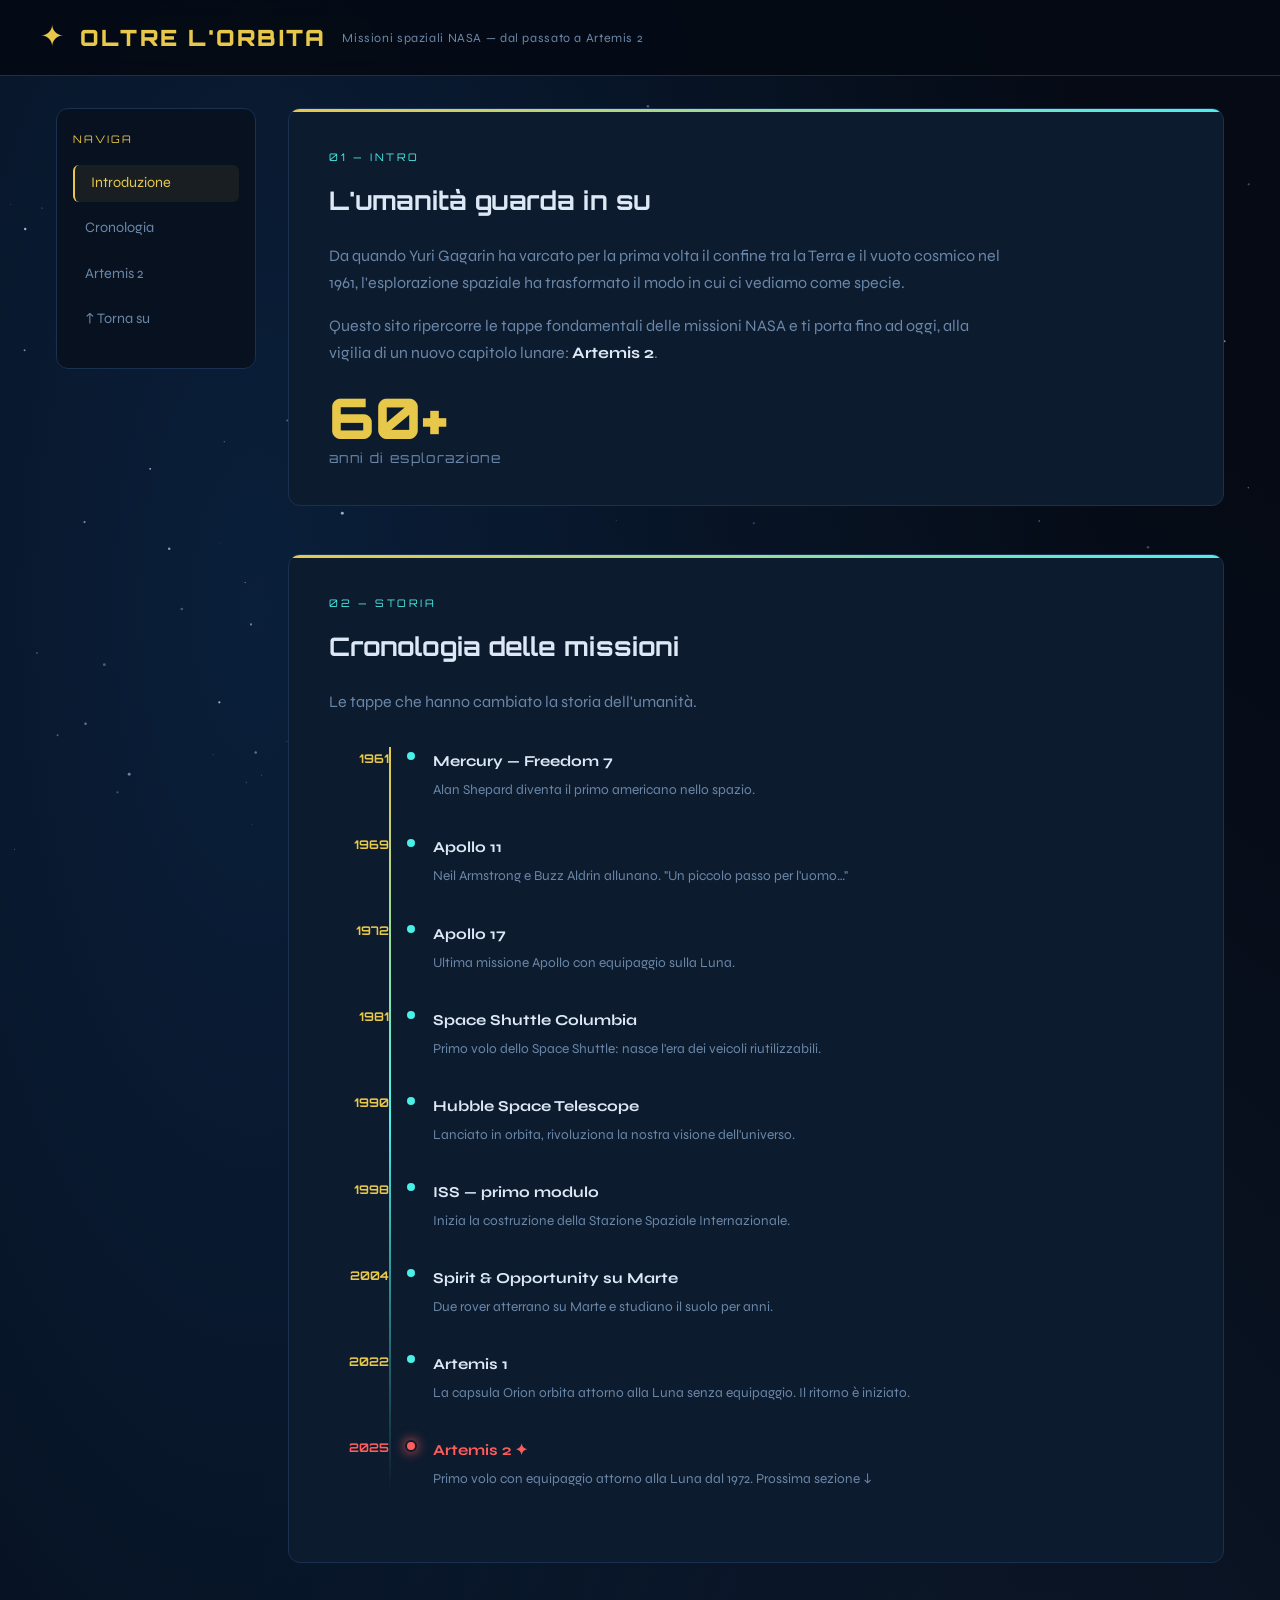
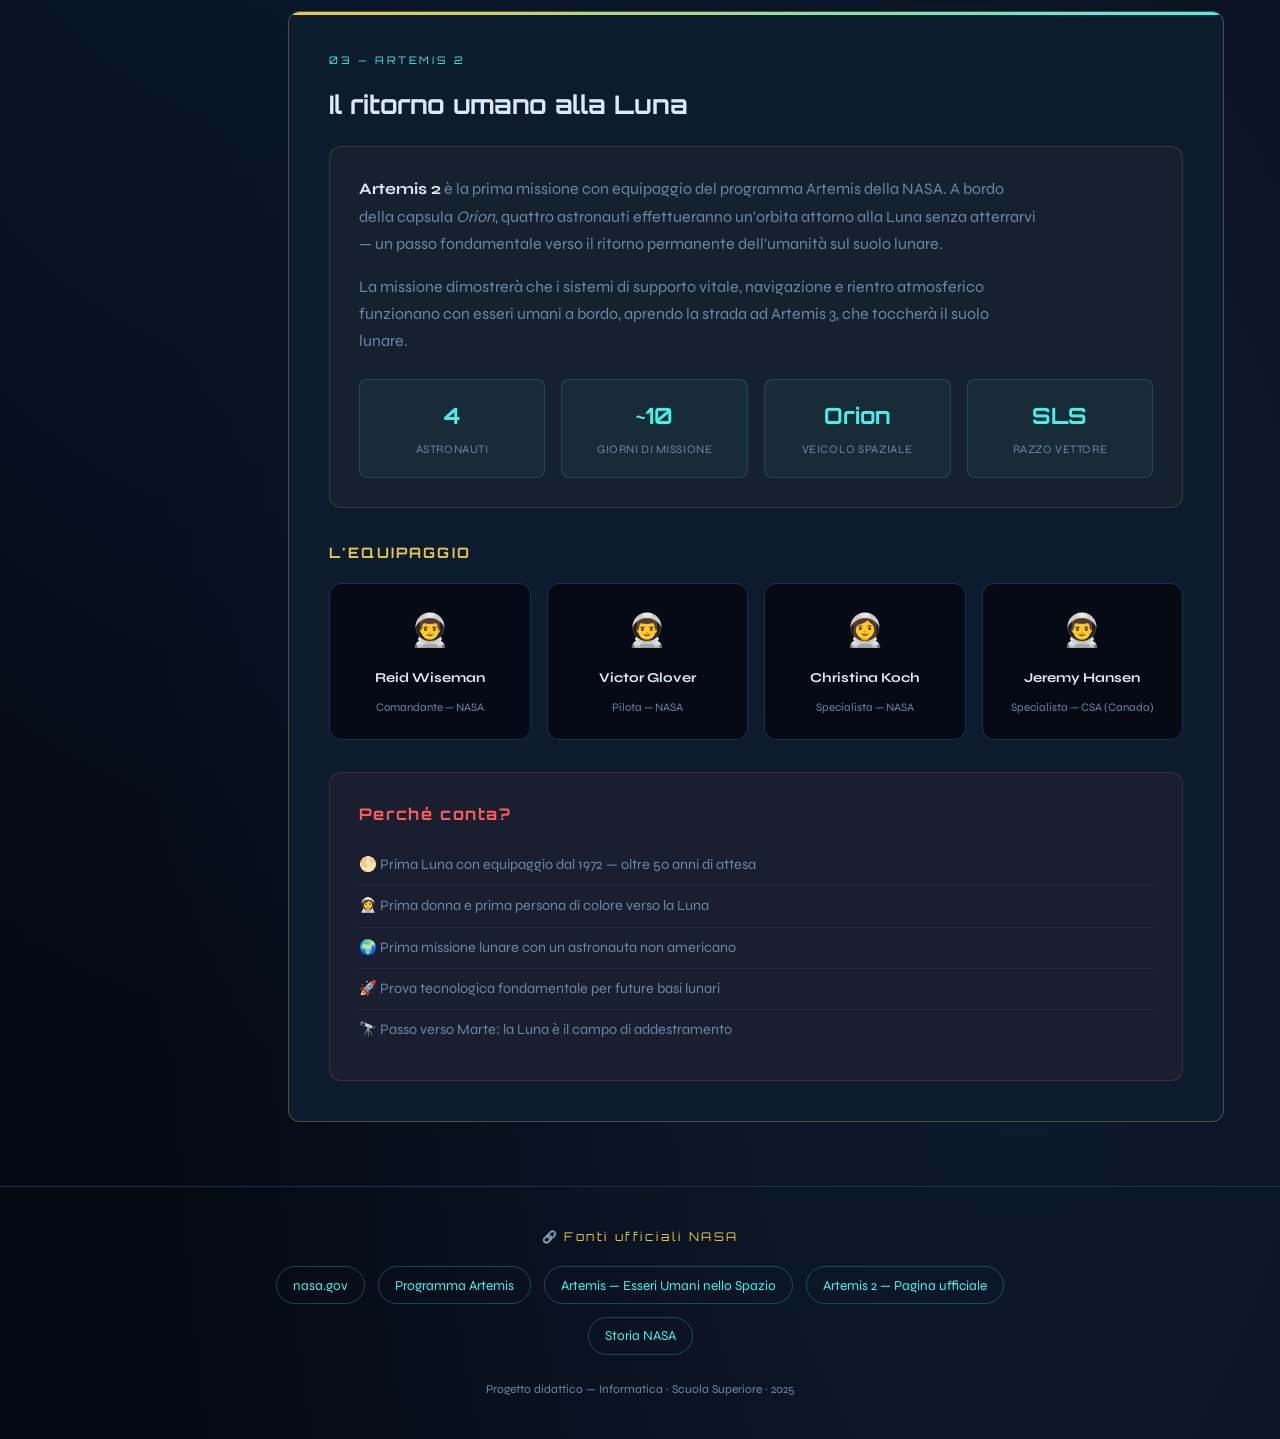
==== index.html @ 81c9f825 "Add files via upload" ====
<!DOCTYPE html>
<html lang="it">
<head>
  <meta charset="UTF-8" />
  <meta name="viewport" content="width=device-width, initial-scale=1.0" />
  <title>Oltre l'Orbita — Missioni Spaziali NASA</title>

  <!-- Collegamento al foglio di stile esterno -->
  <link rel="stylesheet" href="stile.css" />

  <!-- Font Google: Orbitron per i titoli, Syne per il corpo -->
  <link href="https://fonts.googleapis.com/css2?family=Orbitron:wght@400;700;900&family=Syne:wght@400;600;800&display=swap" rel="stylesheet" />
</head>

<body>

  <!-- ===== HEADER: barra in cima con nome del sito ===== -->
  <header id="cima">
    <div class="header-interno">
      <span class="logo-simbolo">✦</span>
      <h1 class="titolo-sito">Oltre l'Orbita</h1>
      <p class="sottotitolo-sito">Missioni spaziali NASA — dal passato a Artemis 2</p>
    </div>
  </header>

  <!-- ===== LAYOUT PRINCIPALE: agenda laterale + contenuto ===== -->
  <div class="contenitore">

    <!-- AGENDA LATERALE: navigazione ancorata alle sezioni -->
    <nav id="agenda">
      <p class="agenda-titolo">NAVIGA</p>
      <ul>
        <li><a href="#intro">Introduzione</a></li>
        <li><a href="#cronologia">Cronologia</a></li>
        <li><a href="#artemis">Artemis 2</a></li>
        <li><a href="#cima">↑ Torna su</a></li>
      </ul>
    </nav>

    <!-- MAIN: contenuto principale con scroll orizzontale a scorrimento -->
    <main id="scorrevole">

      <!-- ===== SEZIONE 1: Introduzione ===== -->
      <section id="intro" class="scheda">
        <div class="scheda-etichetta">01 — INTRO</div>
        <h2>L'umanità guarda in su</h2>
        <p>
          Da quando Yuri Gagarin ha varcato per la prima volta il confine
          tra la Terra e il vuoto cosmico nel 1961, l'esplorazione spaziale
          ha trasformato il modo in cui ci vediamo come specie.
        </p>
        <p>
          Questo sito ripercorre le tappe fondamentali delle missioni NASA
          e ti porta fino ad oggi, alla vigilia di un nuovo capitolo lunare:
          <strong>Artemis 2</strong>.
        </p>
        <div class="cifra-grande">60+<span>anni di esplorazione</span></div>
      </section>

      <!-- ===== SEZIONE 2: Cronologia missioni NASA ===== -->
      <section id="cronologia" class="scheda">
        <div class="scheda-etichetta">02 — STORIA</div>
        <h2>Cronologia delle missioni</h2>
        <p class="intro-sezione">Le tappe che hanno cambiato la storia dell'umanità.</p>

        <!-- Linea del tempo verticale -->
        <div id="linea-tempo">

          <div class="evento">
            <div class="anno">1961</div>
            <div class="punto"></div>
            <div class="dettaglio">
              <strong>Mercury — Freedom 7</strong>
              <p>Alan Shepard diventa il primo americano nello spazio.</p>
            </div>
          </div>

          <div class="evento">
            <div class="anno">1969</div>
            <div class="punto"></div>
            <div class="dettaglio">
              <strong>Apollo 11</strong>
              <p>Neil Armstrong e Buzz Aldrin allunano. "Un piccolo passo per l'uomo…"</p>
            </div>
          </div>

          <div class="evento">
            <div class="anno">1972</div>
            <div class="punto"></div>
            <div class="dettaglio">
              <strong>Apollo 17</strong>
              <p>Ultima missione Apollo con equipaggio sulla Luna.</p>
            </div>
          </div>

          <div class="evento">
            <div class="anno">1981</div>
            <div class="punto"></div>
            <div class="dettaglio">
              <strong>Space Shuttle Columbia</strong>
              <p>Primo volo dello Space Shuttle: nasce l'era dei veicoli riutilizzabili.</p>
            </div>
          </div>

          <div class="evento">
            <div class="anno">1990</div>
            <div class="punto"></div>
            <div class="dettaglio">
              <strong>Hubble Space Telescope</strong>
              <p>Lanciato in orbita, rivoluziona la nostra visione dell'universo.</p>
            </div>
          </div>

          <div class="evento">
            <div class="anno">1998</div>
            <div class="punto"></div>
            <div class="dettaglio">
              <strong>ISS — primo modulo</strong>
              <p>Inizia la costruzione della Stazione Spaziale Internazionale.</p>
            </div>
          </div>

          <div class="evento">
            <div class="anno">2004</div>
            <div class="punto"></div>
            <div class="dettaglio">
              <strong>Spirit & Opportunity su Marte</strong>
              <p>Due rover atterrano su Marte e studiano il suolo per anni.</p>
            </div>
          </div>

          <div class="evento">
            <div class="anno">2022</div>
            <div class="punto"></div>
            <div class="dettaglio">
              <strong>Artemis 1</strong>
              <p>La capsula Orion orbita attorno alla Luna senza equipaggio. Il ritorno è iniziato.</p>
            </div>
          </div>

          <div class="evento evidenziato">
            <div class="anno">2025</div>
            <div class="punto"></div>
            <div class="dettaglio">
              <strong>Artemis 2 ✦</strong>
              <p>Primo volo con equipaggio attorno alla Luna dal 1972. Prossima sezione ↓</p>
            </div>
          </div>

        </div><!-- fine linea-tempo -->
      </section>

      <!-- ===== SEZIONE 3: Artemis 2 ===== -->
      <section id="artemis" class="scheda scheda-artemis">
        <div class="scheda-etichetta">03 — ARTEMIS 2</div>
        <h2>Il ritorno umano alla Luna</h2>

        <!-- Box missione principale -->
        <div class="artemis-box">
          <div class="artemis-testo">
            <p>
              <strong>Artemis 2</strong> è la prima missione con equipaggio del programma
              Artemis della NASA. A bordo della capsula <em>Orion</em>, quattro astronauti
              effettueranno un'orbita attorno alla Luna senza atterrarvi —
              un passo fondamentale verso il ritorno permanente dell'umanità sul suolo lunare.
            </p>
            <p>
              La missione dimostrerà che i sistemi di supporto vitale, navigazione e
              rientro atmosferico funzionano con esseri umani a bordo, aprendo la strada
              ad Artemis 3, che toccherà il suolo lunare.
            </p>
          </div>

          <!-- Schede dati tecnici -->
          <div class="dati-griglia">
            <div class="dato">
              <span class="dato-valore">4</span>
              <span class="dato-label">Astronauti</span>
            </div>
            <div class="dato">
              <span class="dato-valore">~10</span>
              <span class="dato-label">Giorni di missione</span>
            </div>
            <div class="dato">
              <span class="dato-valore">Orion</span>
              <span class="dato-label">Veicolo spaziale</span>
            </div>
            <div class="dato">
              <span class="dato-valore">SLS</span>
              <span class="dato-label">Razzo vettore</span>
            </div>
          </div>
        </div>

        <!-- Equipaggio -->
        <h3 class="titolo-equipaggio">L'equipaggio</h3>
        <div class="equipaggio-griglia">

          <div class="membro">
            <div class="membro-icona">👨‍🚀</div>
            <strong>Reid Wiseman</strong>
            <span>Comandante — NASA</span>
          </div>

          <div class="membro">
            <div class="membro-icona">👨‍🚀</div>
            <strong>Victor Glover</strong>
            <span>Pilota — NASA</span>
          </div>

          <div class="membro">
            <div class="membro-icona">👩‍🚀</div>
            <strong>Christina Koch</strong>
            <span>Specialista — NASA</span>
          </div>

          <div class="membro">
            <div class="membro-icona">👨‍🚀</div>
            <strong>Jeremy Hansen</strong>
            <span>Specialista — CSA (Canada)</span>
          </div>

        </div>

        <!-- Perché è importante -->
        <div class="importanza-box">
          <h3>Perché conta?</h3>
          <ul>
            <li>🌕 Prima Luna con equipaggio dal 1972 — oltre 50 anni di attesa</li>
            <li>👩‍🚀 Prima donna e prima persona di colore verso la Luna</li>
            <li>🌍 Prima missione lunare con un astronauta non americano</li>
            <li>🚀 Prova tecnologica fondamentale per future basi lunari</li>
            <li>🔭 Passo verso Marte: la Luna è il campo di addestramento</li>
          </ul>
        </div>

      </section><!-- fine artemis -->

    </main><!-- fine main -->
  </div><!-- fine contenitore -->

  <!-- ===== FOOTER: link ufficiali NASA ===== -->
  <footer>
    <div class="footer-interno">
      <p class="footer-titolo">🔗 Fonti ufficiali NASA</p>
      <div class="footer-link">
        <a href="https://www.nasa.gov" target="_blank" rel="noopener">nasa.gov</a>
        <a href="https://www.nasa.gov/artemis" target="_blank" rel="noopener">Programma Artemis</a>
        <a href="https://www.nasa.gov/humans-in-space/artemis/" target="_blank" rel="noopener">Artemis — Esseri Umani nello Spazio</a>
        <a href="https://www.nasa.gov/mission/artemis-ii/" target="_blank" rel="noopener">Artemis 2 — Pagina ufficiale</a>
        <a href="https://www.nasa.gov/history/" target="_blank" rel="noopener">Storia NASA</a>
      </div>
      <p class="footer-copy">Progetto didattico — Informatica · Scuola Superiore · 2025</p>
    </div>
  </footer>

  <!-- Collegamento allo script JS esterno -->
  <script src="script.js"></script>

</body>
</html>
---- stile.css ----
/* =============================================
   stile.css — Foglio di stile principale
   Sito: Oltre l'Orbita — Missioni NASA
   Progetto didattico — Informatica
   ============================================= */

/* ---------- VARIABILI GLOBALI (colori, font) ---------- */
:root {
  --sfondo:        #050a14;       /* blu notte profondo */
  --sfondo-card:   #0d1b2e;       /* blu card */
  --sfondo-agenda: #08111f;       /* blu agenda */
  --accento:       #e8c84a;       /* giallo stella */
  --accento2:      #4af0e8;       /* ciano spazio */
  --testo:         #dce8f5;       /* bianco freddo */
  --testo-muto:    #6a87a8;       /* grigio-blu */
  --bordo:         #1a3050;       /* bordo sottile */
  --rosso:         #ff5c5c;       /* accento caldo */

  --font-titolo: 'Orbitron', monospace;
  --font-corpo:  'Syne', sans-serif;

  --raggio:   12px;
  --agenda-w: 200px;  /* larghezza agenda laterale */
}

/* ---------- RESET BASE ---------- */
*, *::before, *::after {
  box-sizing: border-box;
  margin: 0;
  padding: 0;
}

html {
  /* scorrimento fluido quando si clicca un anchor */
  scroll-behavior: smooth;
}

body {
  background-color: var(--sfondo);
  color: var(--testo);
  font-family: var(--font-corpo);
  font-size: 1rem;
  line-height: 1.7;
  min-height: 100vh;

  /* sfondo stellato tramite gradiente radiale */
  background-image:
    radial-gradient(ellipse at 20% 20%, #0a1f3a 0%, transparent 60%),
    radial-gradient(ellipse at 80% 80%, #0e1c30 0%, transparent 60%);
}

/* ---------- HEADER ---------- */
header {
  position: sticky;   /* rimane in cima durante lo scroll */
  top: 0;
  z-index: 100;
  background: rgba(5, 10, 20, 0.92);
  border-bottom: 1px solid var(--bordo);
  backdrop-filter: blur(8px);  /* effetto vetro smerigliato */
  padding: 0.8rem 2rem;
}

.header-interno {
  display: flex;
  align-items: center;
  gap: 1rem;
  max-width: 1200px;
  margin: 0 auto;
}

.logo-simbolo {
  font-size: 1.8rem;
  color: var(--accento);
  animation: rotazione 8s linear infinite; /* animazione JS-less */
}

.titolo-sito {
  font-family: var(--font-titolo);
  font-size: 1.4rem;
  font-weight: 900;
  color: var(--accento);
  letter-spacing: 0.1em;
  text-transform: uppercase;
}

.sottotitolo-sito {
  font-size: 0.78rem;
  color: var(--testo-muto);
  letter-spacing: 0.05em;
}

/* ---------- CONTENITORE: agenda + main affiancati ---------- */
.contenitore {
  display: flex;
  max-width: 1200px;
  margin: 0 auto;
  padding: 2rem 1rem;
  gap: 2rem;
  align-items: flex-start; /* la main scorre, l'agenda resta */
}

/* ---------- AGENDA LATERALE ---------- */
#agenda {
  position: sticky;        /* si blocca durante lo scroll */
  top: 80px;               /* sotto l'header */
  width: var(--agenda-w);
  flex-shrink: 0;          /* non si restringe */
  background: var(--sfondo-agenda);
  border: 1px solid var(--bordo);
  border-radius: var(--raggio);
  padding: 1.4rem 1rem;
}

.agenda-titolo {
  font-family: var(--font-titolo);
  font-size: 0.65rem;
  letter-spacing: 0.2em;
  color: var(--accento);
  margin-bottom: 1rem;
}

#agenda ul {
  list-style: none;        /* rimuove i pallini della lista */
}

#agenda ul li {
  margin-bottom: 0.5rem;
}

#agenda ul li a {
  display: block;
  color: var(--testo-muto);
  text-decoration: none;
  font-size: 0.9rem;
  padding: 0.4rem 0.6rem;
  border-radius: 6px;
  border-left: 2px solid transparent;
  transition: all 0.25s ease;  /* transizione morbida */
}

/* stato hover: evidenzia il link */
#agenda ul li a:hover,
#agenda ul li a.attivo {
  color: var(--accento);
  border-left-color: var(--accento);
  background: rgba(232, 200, 74, 0.07);
  padding-left: 1rem;
}

/* ---------- MAIN: area contenuto principale ---------- */
#scorrevole {
  flex: 1;                  /* occupa tutto lo spazio rimasto */
  display: flex;
  flex-direction: column;
  gap: 3rem;
}

/* ---------- SEZIONI (schede) ---------- */
.scheda {
  background: var(--sfondo-card);
  border: 1px solid var(--bordo);
  border-radius: var(--raggio);
  padding: 2.5rem;
  position: relative;
  overflow: hidden;

  /* animazione di entrata — gestita in script.js */
  opacity: 0;
  transform: translateY(30px);
  transition: opacity 0.6s ease, transform 0.6s ease;
}

/* classe aggiunta da JS quando la scheda è visibile */
.scheda.visibile {
  opacity: 1;
  transform: translateY(0);
}

/* riga colorata in cima a ogni scheda */
.scheda::before {
  content: '';
  position: absolute;
  top: 0; left: 0; right: 0;
  height: 3px;
  background: linear-gradient(90deg, var(--accento), var(--accento2));
}

/* etichetta numerica della sezione */
.scheda-etichetta {
  font-family: var(--font-titolo);
  font-size: 0.65rem;
  letter-spacing: 0.25em;
  color: var(--accento2);
  margin-bottom: 0.8rem;
}

/* titoli delle sezioni */
.scheda h2 {
  font-family: var(--font-titolo);
  font-size: 1.6rem;
  font-weight: 700;
  color: var(--testo);
  margin-bottom: 1.2rem;
}

.scheda p {
  color: var(--testo-muto);
  margin-bottom: 1rem;
  max-width: 680px;
}

.scheda strong {
  color: var(--testo);
}

/* numero grande nella sezione intro */
.cifra-grande {
  font-family: var(--font-titolo);
  font-size: 3.5rem;
  font-weight: 900;
  color: var(--accento);
  margin-top: 1.5rem;
  line-height: 1;
}

.cifra-grande span {
  display: block;
  font-size: 0.85rem;
  color: var(--testo-muto);
  letter-spacing: 0.1em;
  font-weight: 400;
  margin-top: 0.3rem;
}

/* ---------- LINEA DEL TEMPO ---------- */
#linea-tempo {
  position: relative;
  margin-top: 2rem;
  padding-left: 1rem;
}

/* la linea verticale */
#linea-tempo::before {
  content: '';
  position: absolute;
  left: 60px;             /* allineata agli anni */
  top: 0;
  bottom: 0;
  width: 2px;
  background: linear-gradient(180deg, var(--accento), var(--accento2), transparent);
}

/* singolo evento nella linea del tempo */
.evento {
  display: flex;
  align-items: flex-start;
  gap: 1rem;
  margin-bottom: 2rem;
  position: relative;
}

/* anno sulla sinistra */
.anno {
  font-family: var(--font-titolo);
  font-size: 0.75rem;
  font-weight: 700;
  color: var(--accento);
  width: 44px;
  flex-shrink: 0;
  padding-top: 0.1rem;
  text-align: right;
}

/* pallino sulla linea */
.punto {
  width: 12px;
  height: 12px;
  border-radius: 50%;
  background: var(--accento2);
  border: 2px solid var(--sfondo-card);
  flex-shrink: 0;
  margin-top: 0.2rem;
  z-index: 1;
  transition: transform 0.2s ease;
}

.evento:hover .punto {
  transform: scale(1.5);
  background: var(--accento);
}

/* testo dell'evento */
.dettaglio strong {
  color: var(--testo);
  font-size: 0.95rem;
}

.dettaglio p {
  font-size: 0.85rem;
  color: var(--testo-muto);
  margin: 0.2rem 0 0 0;
}

/* evento speciale (Artemis 2) evidenziato */
.evento.evidenziato .anno {
  color: var(--rosso);
}

.evento.evidenziato .punto {
  background: var(--rosso);
  box-shadow: 0 0 12px var(--rosso);
}

.evento.evidenziato .dettaglio strong {
  color: var(--rosso);
}

/* ---------- SEZIONE ARTEMIS 2 ---------- */
.scheda-artemis {
  border-color: rgba(232, 200, 74, 0.3);  /* bordo dorato */
}

.artemis-box {
  background: rgba(232, 200, 74, 0.04);
  border: 1px solid rgba(232, 200, 74, 0.15);
  border-radius: var(--raggio);
  padding: 1.8rem;
  margin-bottom: 2rem;
}

.artemis-testo {
  margin-bottom: 1.5rem;
}

/* griglia dati tecnici 2x2 */
.dati-griglia {
  display: grid;
  grid-template-columns: repeat(4, 1fr);
  gap: 1rem;
  margin-top: 1rem;
}

.dato {
  text-align: center;
  padding: 1rem;
  background: rgba(74, 240, 232, 0.05);
  border: 1px solid rgba(74, 240, 232, 0.15);
  border-radius: 8px;
}

.dato-valore {
  display: block;
  font-family: var(--font-titolo);
  font-size: 1.4rem;
  font-weight: 700;
  color: var(--accento2);
}

.dato-label {
  font-size: 0.72rem;
  color: var(--testo-muto);
  letter-spacing: 0.05em;
  text-transform: uppercase;
}

/* titolo equipaggio */
.titolo-equipaggio {
  font-family: var(--font-titolo);
  font-size: 0.9rem;
  letter-spacing: 0.15em;
  color: var(--accento);
  margin-bottom: 1.2rem;
  text-transform: uppercase;
}

/* griglia 4 astronauti */
.equipaggio-griglia {
  display: grid;
  grid-template-columns: repeat(4, 1fr);
  gap: 1rem;
  margin-bottom: 2rem;
}

.membro {
  text-align: center;
  padding: 1.2rem 0.8rem;
  background: var(--sfondo);
  border: 1px solid var(--bordo);
  border-radius: var(--raggio);
  transition: border-color 0.25s ease, transform 0.25s ease;
}

.membro:hover {
  border-color: var(--accento);
  transform: translateY(-4px);
}

.membro-icona {
  font-size: 2rem;
  margin-bottom: 0.5rem;
}

.membro strong {
  display: block;
  font-size: 0.85rem;
  color: var(--testo);
  margin-bottom: 0.2rem;
}

.membro span {
  font-size: 0.72rem;
  color: var(--testo-muto);
}

/* box "perché conta" */
.importanza-box {
  background: rgba(255, 92, 92, 0.05);
  border: 1px solid rgba(255, 92, 92, 0.2);
  border-radius: var(--raggio);
  padding: 1.8rem;
}

.importanza-box h3 {
  font-family: var(--font-titolo);
  font-size: 1rem;
  color: var(--rosso);
  margin-bottom: 1rem;
  letter-spacing: 0.1em;
}

.importanza-box ul {
  list-style: none;
}

.importanza-box ul li {
  padding: 0.5rem 0;
  border-bottom: 1px solid rgba(255,255,255,0.05);
  font-size: 0.9rem;
  color: var(--testo-muto);
}

.importanza-box ul li:last-child {
  border-bottom: none;
}

/* ---------- FOOTER ---------- */
footer {
  border-top: 1px solid var(--bordo);
  padding: 2.5rem 2rem;
  text-align: center;
  margin-top: 2rem;
}

.footer-interno {
  max-width: 800px;
  margin: 0 auto;
}

.footer-titolo {
  font-family: var(--font-titolo);
  font-size: 0.75rem;
  letter-spacing: 0.2em;
  color: var(--accento);
  margin-bottom: 1.2rem;
}

/* contenitore link footer */
.footer-link {
  display: flex;
  flex-wrap: wrap;
  justify-content: center;
  gap: 0.8rem;
  margin-bottom: 1.5rem;
}

.footer-link a {
  color: var(--accento2);
  text-decoration: none;
  font-size: 0.85rem;
  padding: 0.4rem 1rem;
  border: 1px solid rgba(74, 240, 232, 0.25);
  border-radius: 20px;
  transition: all 0.25s ease;
}

.footer-link a:hover {
  background: rgba(74, 240, 232, 0.1);
  border-color: var(--accento2);
  color: #fff;
}

.footer-copy {
  font-size: 0.75rem;
  color: var(--testo-muto);
}

/* ---------- ANIMAZIONE STELLA ---------- */
@keyframes rotazione {
  from { transform: rotate(0deg);   }
  to   { transform: rotate(360deg); }
}

/* ---------- RESPONSIVO (schermi piccoli) ---------- */
@media (max-width: 768px) {

  /* agenda si nasconde su mobile */
  #agenda {
    display: none;
  }

  .dati-griglia,
  .equipaggio-griglia {
    grid-template-columns: repeat(2, 1fr);
  }

  .scheda {
    padding: 1.5rem;
  }

  .titolo-sito {
    font-size: 1rem;
  }
}
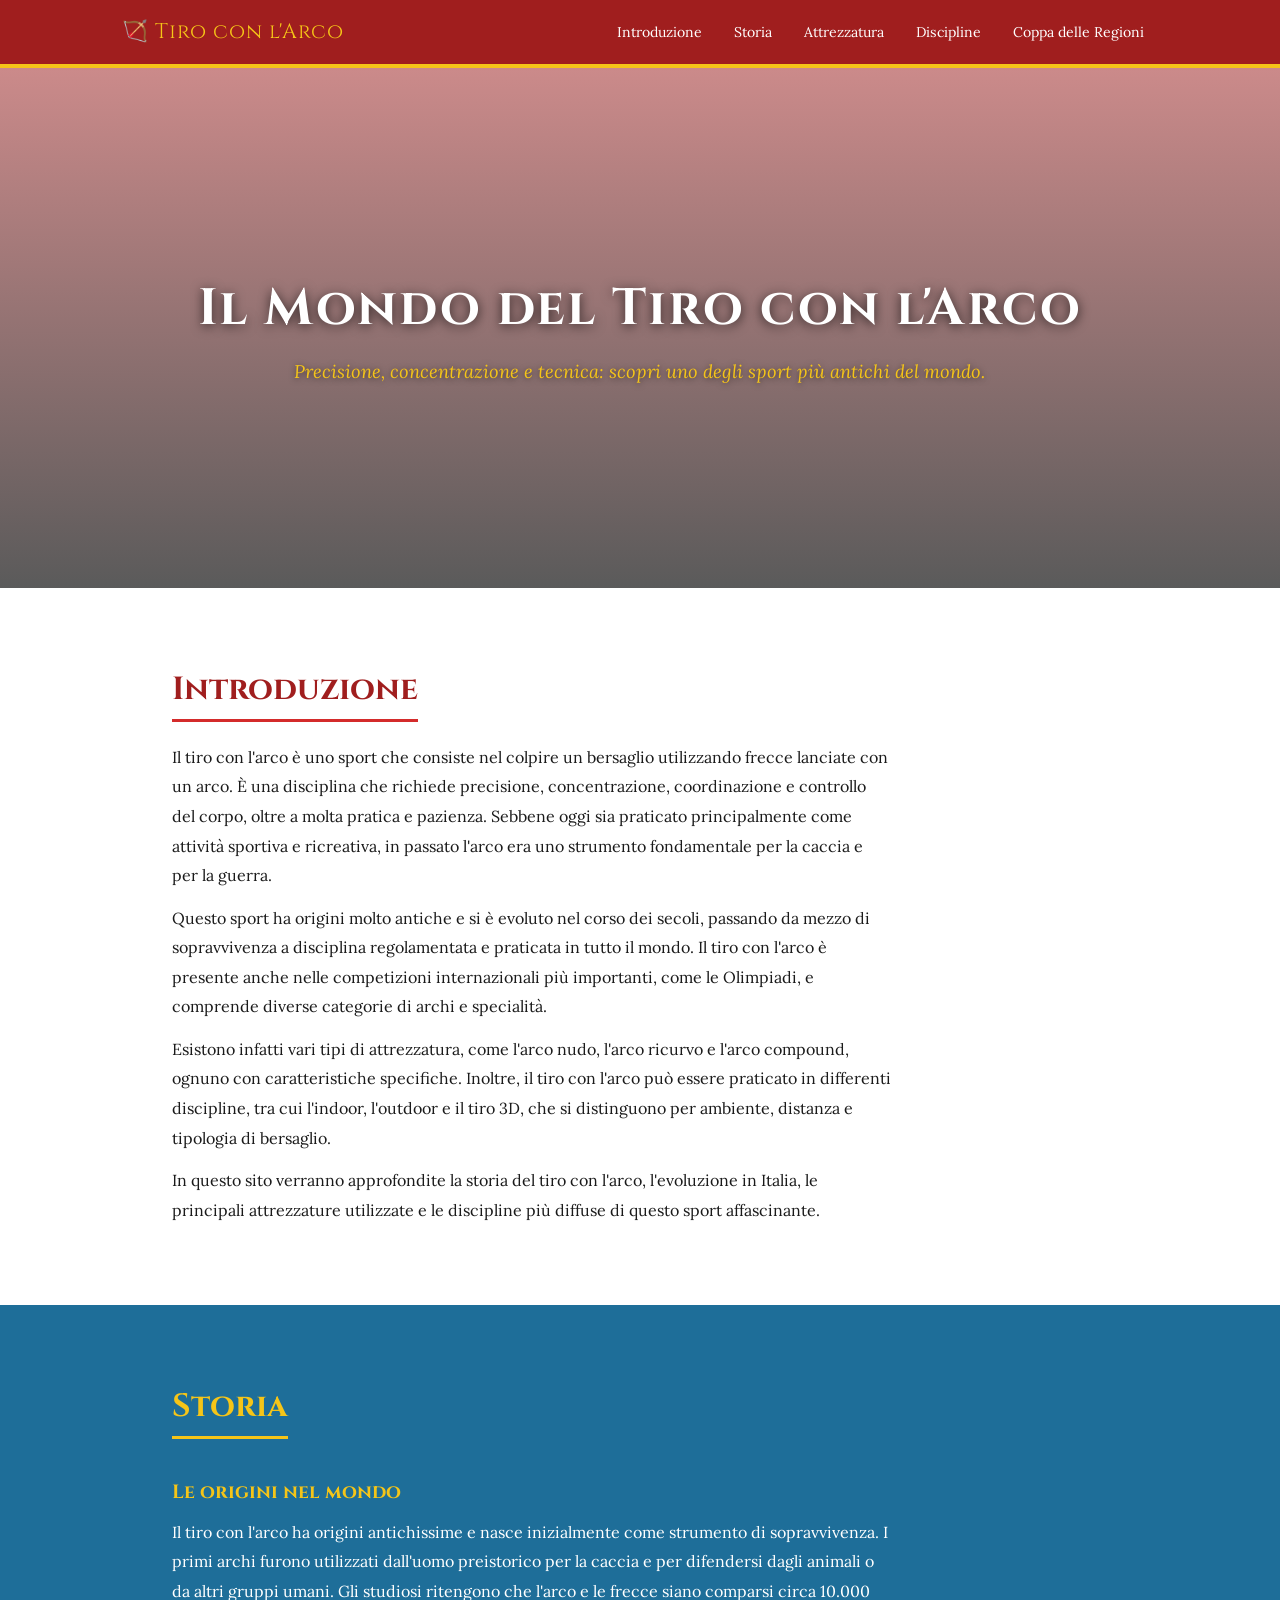
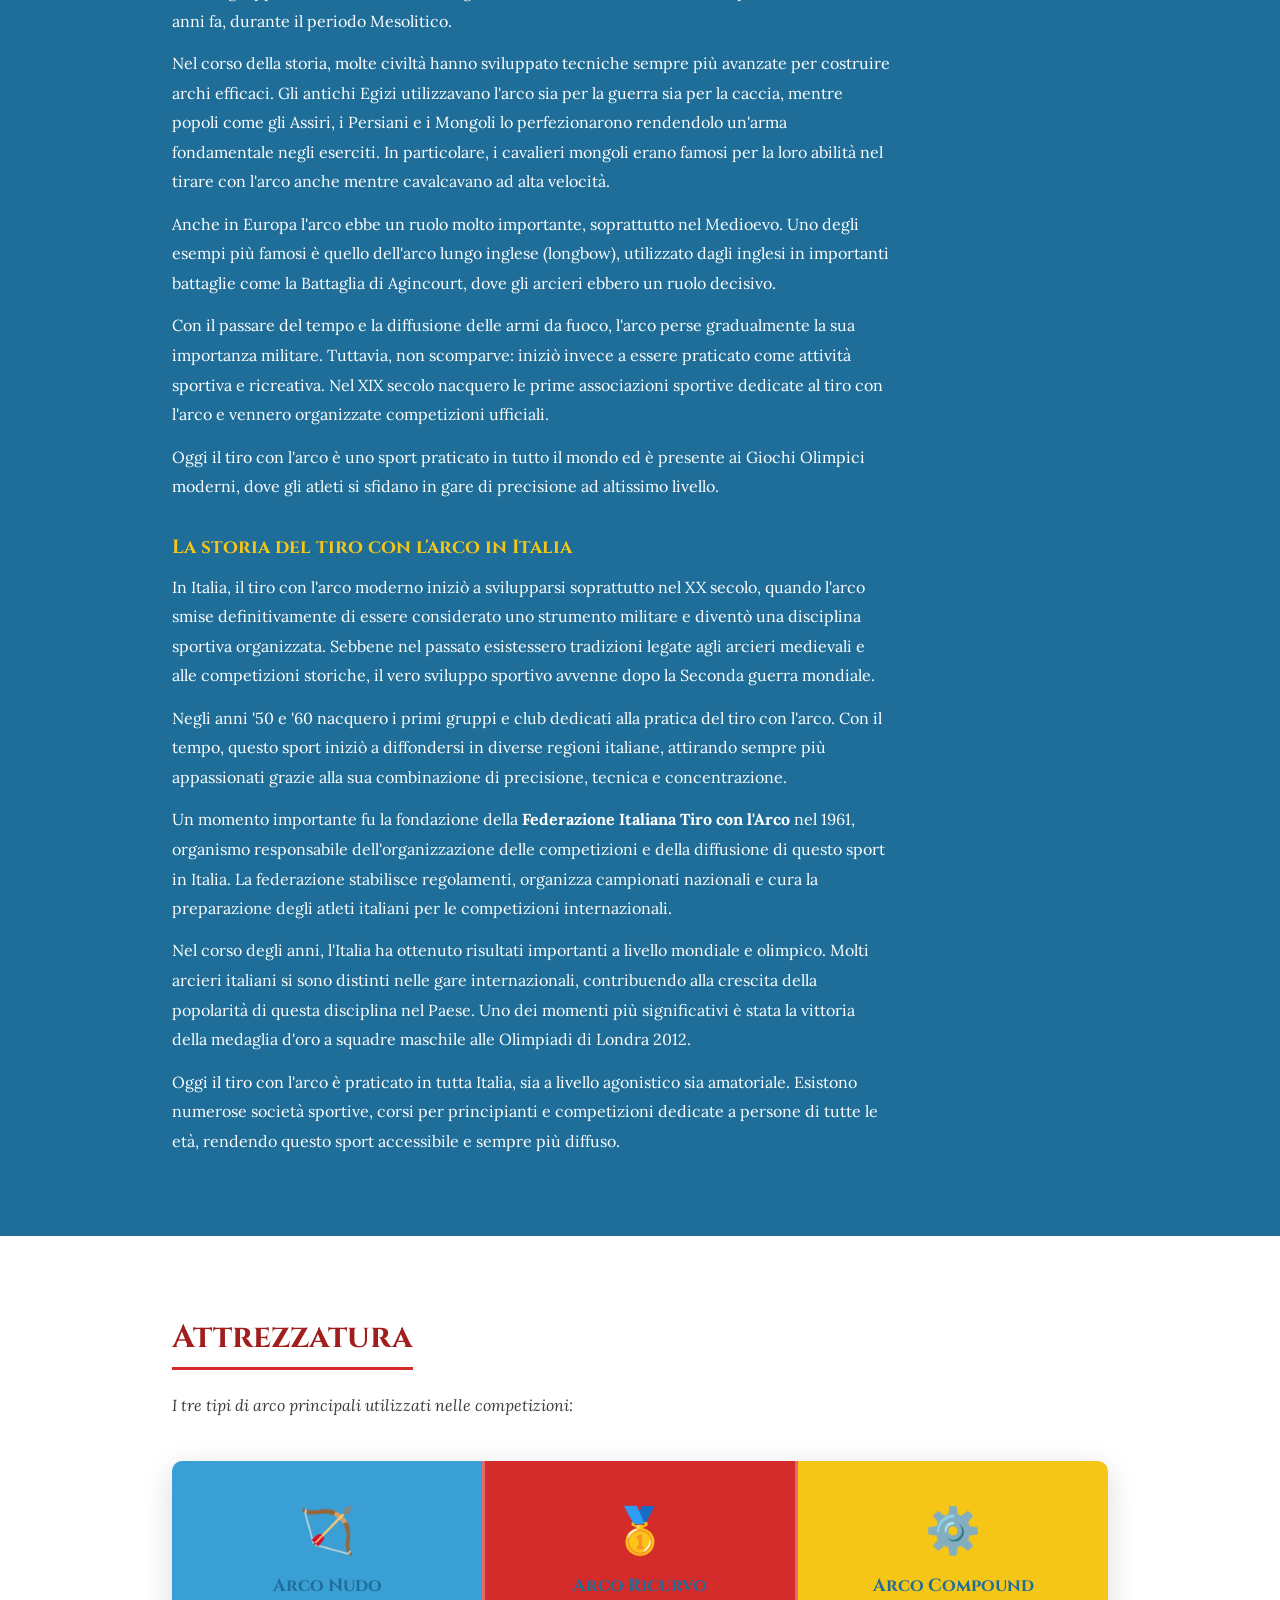
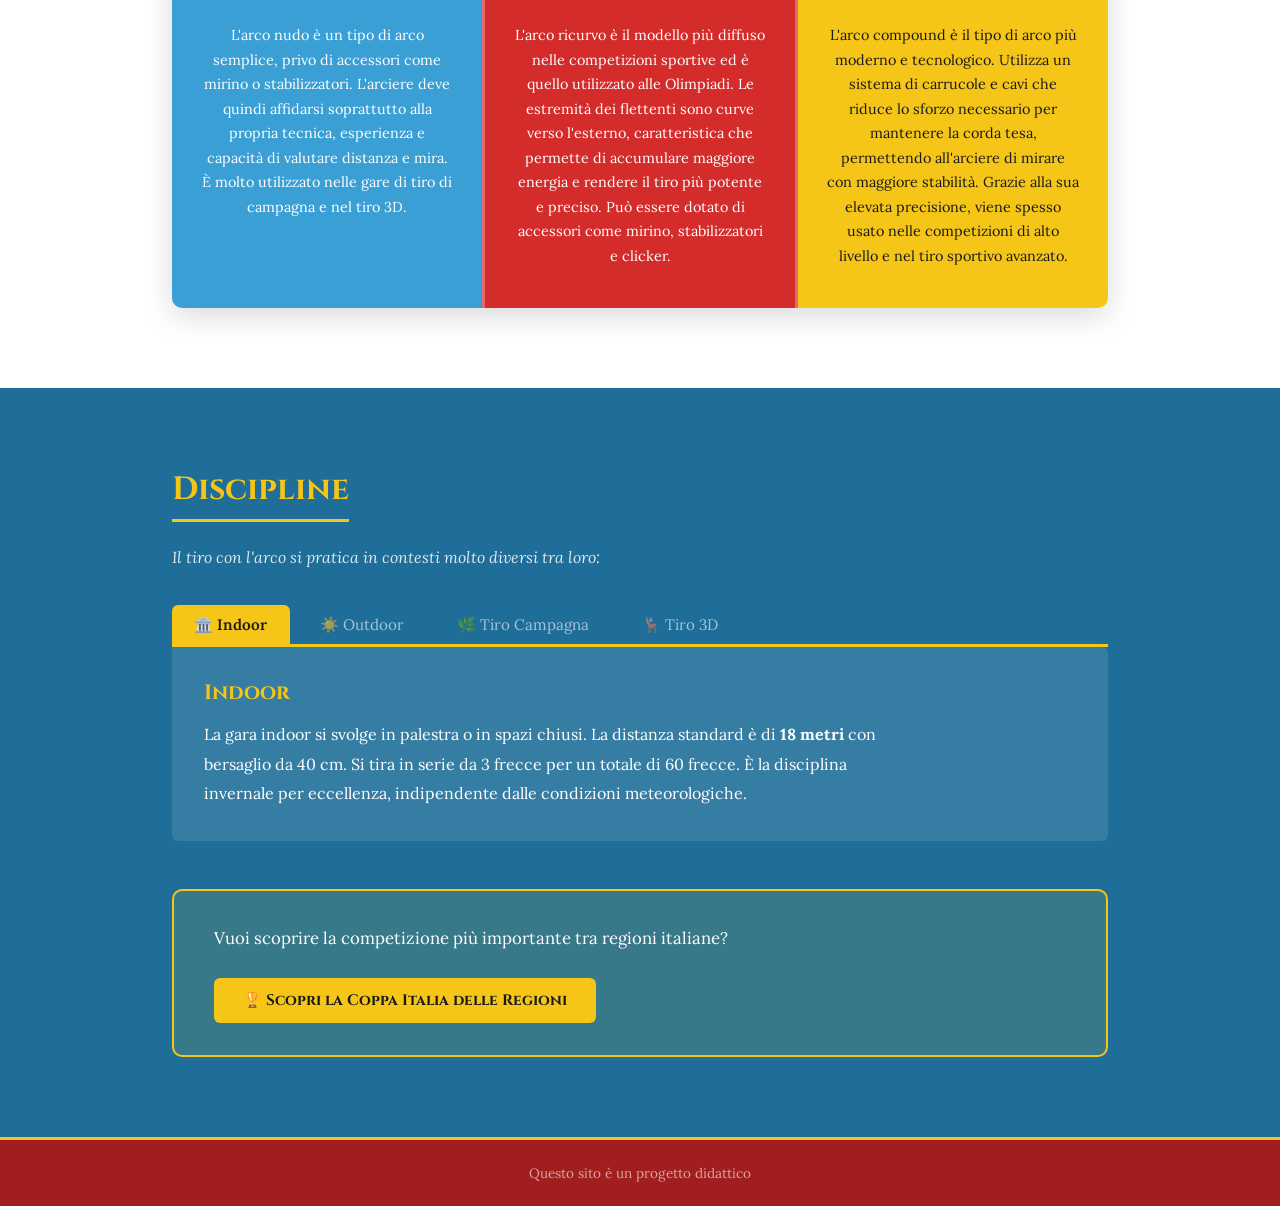
==== commit a125a9c9: "Add files via upload" ====
--- a/index.html
+++ b/index.html
@@ -1,261 +1,214 @@
 <!DOCTYPE html>
 <html lang="it">
+
 <head>
-  <meta charset="UTF-8" />
-  <meta name="viewport" content="width=device-width, initial-scale=1.0" />
-  <title>Oltre l'Orbita — Missioni Spaziali NASA</title>
-
-  <!-- Collegamento al foglio di stile esterno -->
-  <link rel="stylesheet" href="stile.css" />
-
-  <!-- Font Google: Orbitron per i titoli, Syne per il corpo -->
-  <link href="https://fonts.googleapis.com/css2?family=Orbitron:wght@400;700;900&family=Syne:wght@400;600;800&display=swap" rel="stylesheet" />
+    <meta charset="UTF-8">
+    <meta name="viewport" content="width=device-width, initial-scale=1.0">
+    <title>Tiro con l'Arco</title>
+    <link rel="stylesheet" href="style.css">
+    <link href="https://fonts.googleapis.com/css2?family=Cinzel:wght@700;900&family=Lora:ital,wght@0,400;0,600;1,400&display=swap" rel="stylesheet">
 </head>
 
 <body>
 
-  <!-- ===== HEADER: barra in cima con nome del sito ===== -->
-  <header id="cima">
-    <div class="header-interno">
-      <span class="logo-simbolo">✦</span>
-      <h1 class="titolo-sito">Oltre l'Orbita</h1>
-      <p class="sottotitolo-sito">Missioni spaziali NASA — dal passato a Artemis 2</p>
-    </div>
-  </header>
-
-  <!-- ===== LAYOUT PRINCIPALE: agenda laterale + contenuto ===== -->
-  <div class="contenitore">
-
-    <!-- AGENDA LATERALE: navigazione ancorata alle sezioni -->
-    <nav id="agenda">
-      <p class="agenda-titolo">NAVIGA</p>
-      <ul>
-        <li><a href="#intro">Introduzione</a></li>
-        <li><a href="#cronologia">Cronologia</a></li>
-        <li><a href="#artemis">Artemis 2</a></li>
-        <li><a href="#cima">↑ Torna su</a></li>
-      </ul>
-    </nav>
-
-    <!-- MAIN: contenuto principale con scroll orizzontale a scorrimento -->
-    <main id="scorrevole">
-
-      <!-- ===== SEZIONE 1: Introduzione ===== -->
-      <section id="intro" class="scheda">
-        <div class="scheda-etichetta">01 — INTRO</div>
-        <h2>L'umanità guarda in su</h2>
-        <p>
-          Da quando Yuri Gagarin ha varcato per la prima volta il confine
-          tra la Terra e il vuoto cosmico nel 1961, l'esplorazione spaziale
-          ha trasformato il modo in cui ci vediamo come specie.
-        </p>
-        <p>
-          Questo sito ripercorre le tappe fondamentali delle missioni NASA
-          e ti porta fino ad oggi, alla vigilia di un nuovo capitolo lunare:
-          <strong>Artemis 2</strong>.
-        </p>
-        <div class="cifra-grande">60+<span>anni di esplorazione</span></div>
-      </section>
-
-      <!-- ===== SEZIONE 2: Cronologia missioni NASA ===== -->
-      <section id="cronologia" class="scheda">
-        <div class="scheda-etichetta">02 — STORIA</div>
-        <h2>Cronologia delle missioni</h2>
-        <p class="intro-sezione">Le tappe che hanno cambiato la storia dell'umanità.</p>
-
-        <!-- Linea del tempo verticale -->
-        <div id="linea-tempo">
-
-          <div class="evento">
-            <div class="anno">1961</div>
-            <div class="punto"></div>
-            <div class="dettaglio">
-              <strong>Mercury — Freedom 7</strong>
-              <p>Alan Shepard diventa il primo americano nello spazio.</p>
-            </div>
-          </div>
-
-          <div class="evento">
-            <div class="anno">1969</div>
-            <div class="punto"></div>
-            <div class="dettaglio">
-              <strong>Apollo 11</strong>
-              <p>Neil Armstrong e Buzz Aldrin allunano. "Un piccolo passo per l'uomo…"</p>
-            </div>
-          </div>
-
-          <div class="evento">
-            <div class="anno">1972</div>
-            <div class="punto"></div>
-            <div class="dettaglio">
-              <strong>Apollo 17</strong>
-              <p>Ultima missione Apollo con equipaggio sulla Luna.</p>
-            </div>
-          </div>
-
-          <div class="evento">
-            <div class="anno">1981</div>
-            <div class="punto"></div>
-            <div class="dettaglio">
-              <strong>Space Shuttle Columbia</strong>
-              <p>Primo volo dello Space Shuttle: nasce l'era dei veicoli riutilizzabili.</p>
-            </div>
-          </div>
-
-          <div class="evento">
-            <div class="anno">1990</div>
-            <div class="punto"></div>
-            <div class="dettaglio">
-              <strong>Hubble Space Telescope</strong>
-              <p>Lanciato in orbita, rivoluziona la nostra visione dell'universo.</p>
-            </div>
-          </div>
-
-          <div class="evento">
-            <div class="anno">1998</div>
-            <div class="punto"></div>
-            <div class="dettaglio">
-              <strong>ISS — primo modulo</strong>
-              <p>Inizia la costruzione della Stazione Spaziale Internazionale.</p>
-            </div>
-          </div>
-
-          <div class="evento">
-            <div class="anno">2004</div>
-            <div class="punto"></div>
-            <div class="dettaglio">
-              <strong>Spirit & Opportunity su Marte</strong>
-              <p>Due rover atterrano su Marte e studiano il suolo per anni.</p>
-            </div>
-          </div>
-
-          <div class="evento">
-            <div class="anno">2022</div>
-            <div class="punto"></div>
-            <div class="dettaglio">
-              <strong>Artemis 1</strong>
-              <p>La capsula Orion orbita attorno alla Luna senza equipaggio. Il ritorno è iniziato.</p>
-            </div>
-          </div>
-
-          <div class="evento evidenziato">
-            <div class="anno">2025</div>
-            <div class="punto"></div>
-            <div class="dettaglio">
-              <strong>Artemis 2 ✦</strong>
-              <p>Primo volo con equipaggio attorno alla Luna dal 1972. Prossima sezione ↓</p>
-            </div>
-          </div>
-
-        </div><!-- fine linea-tempo -->
-      </section>
-
-      <!-- ===== SEZIONE 3: Artemis 2 ===== -->
-      <section id="artemis" class="scheda scheda-artemis">
-        <div class="scheda-etichetta">03 — ARTEMIS 2</div>
-        <h2>Il ritorno umano alla Luna</h2>
-
-        <!-- Box missione principale -->
-        <div class="artemis-box">
-          <div class="artemis-testo">
-            <p>
-              <strong>Artemis 2</strong> è la prima missione con equipaggio del programma
-              Artemis della NASA. A bordo della capsula <em>Orion</em>, quattro astronauti
-              effettueranno un'orbita attorno alla Luna senza atterrarvi —
-              un passo fondamentale verso il ritorno permanente dell'umanità sul suolo lunare.
-            </p>
-            <p>
-              La missione dimostrerà che i sistemi di supporto vitale, navigazione e
-              rientro atmosferico funzionano con esseri umani a bordo, aprendo la strada
-              ad Artemis 3, che toccherà il suolo lunare.
-            </p>
-          </div>
-
-          <!-- Schede dati tecnici -->
-          <div class="dati-griglia">
-            <div class="dato">
-              <span class="dato-valore">4</span>
-              <span class="dato-label">Astronauti</span>
-            </div>
-            <div class="dato">
-              <span class="dato-valore">~10</span>
-              <span class="dato-label">Giorni di missione</span>
-            </div>
-            <div class="dato">
-              <span class="dato-valore">Orion</span>
-              <span class="dato-label">Veicolo spaziale</span>
-            </div>
-            <div class="dato">
-              <span class="dato-valore">SLS</span>
-              <span class="dato-label">Razzo vettore</span>
-            </div>
-          </div>
+    <header>
+        <div class="header-inner">
+            <div class="logo">🏹 Tiro con l'Arco</div>
+            <nav>
+                <ul>
+                    <li><a href="#intro">Introduzione</a></li>
+                    <li><a href="#storia">Storia</a></li>
+                    <li><a href="#attrezzatura">Attrezzatura</a></li>
+                    <li><a href="#discipline">Discipline</a></li>
+                    <li><a href="coppa-italia-regioni.html">Coppa delle Regioni</a></li>
+                </ul>
+            </nav>
         </div>
-
-        <!-- Equipaggio -->
-        <h3 class="titolo-equipaggio">L'equipaggio</h3>
-        <div class="equipaggio-griglia">
-
-          <div class="membro">
-            <div class="membro-icona">👨‍🚀</div>
-            <strong>Reid Wiseman</strong>
-            <span>Comandante — NASA</span>
-          </div>
-
-          <div class="membro">
-            <div class="membro-icona">👨‍🚀</div>
-            <strong>Victor Glover</strong>
-            <span>Pilota — NASA</span>
-          </div>
-
-          <div class="membro">
-            <div class="membro-icona">👩‍🚀</div>
-            <strong>Christina Koch</strong>
-            <span>Specialista — NASA</span>
-          </div>
-
-          <div class="membro">
-            <div class="membro-icona">👨‍🚀</div>
-            <strong>Jeremy Hansen</strong>
-            <span>Specialista — CSA (Canada)</span>
-          </div>
-
-        </div>
-
-        <!-- Perché è importante -->
-        <div class="importanza-box">
-          <h3>Perché conta?</h3>
-          <ul>
-            <li>🌕 Prima Luna con equipaggio dal 1972 — oltre 50 anni di attesa</li>
-            <li>👩‍🚀 Prima donna e prima persona di colore verso la Luna</li>
-            <li>🌍 Prima missione lunare con un astronauta non americano</li>
-            <li>🚀 Prova tecnologica fondamentale per future basi lunari</li>
-            <li>🔭 Passo verso Marte: la Luna è il campo di addestramento</li>
-          </ul>
-        </div>
-
-      </section><!-- fine artemis -->
-
-    </main><!-- fine main -->
-  </div><!-- fine contenitore -->
-
-  <!-- ===== FOOTER: link ufficiali NASA ===== -->
-  <footer>
-    <div class="footer-interno">
-      <p class="footer-titolo">🔗 Fonti ufficiali NASA</p>
-      <div class="footer-link">
-        <a href="https://www.nasa.gov" target="_blank" rel="noopener">nasa.gov</a>
-        <a href="https://www.nasa.gov/artemis" target="_blank" rel="noopener">Programma Artemis</a>
-        <a href="https://www.nasa.gov/humans-in-space/artemis/" target="_blank" rel="noopener">Artemis — Esseri Umani nello Spazio</a>
-        <a href="https://www.nasa.gov/mission/artemis-ii/" target="_blank" rel="noopener">Artemis 2 — Pagina ufficiale</a>
-        <a href="https://www.nasa.gov/history/" target="_blank" rel="noopener">Storia NASA</a>
-      </div>
-      <p class="footer-copy">Progetto didattico — Informatica · Scuola Superiore · 2025</p>
-    </div>
-  </footer>
-
-  <!-- Collegamento allo script JS esterno -->
-  <script src="script.js"></script>
+    </header>
+
+    <main>
+
+        <!-- HERO con immagine di sfondo -->
+        <section id="hero">
+            <div class="hero-overlay">
+                <h1>Il Mondo del Tiro con l'Arco</h1>
+                <p>Precisione, concentrazione e tecnica: scopri uno degli sport più antichi del mondo.</p>
+            </div>
+        </section>
+
+        <!-- INTRODUZIONE -->
+        <section id="intro" class="sezione-chiara">
+            <div class="contenuto">
+                <h2>Introduzione</h2>
+                <p>
+                    Il tiro con l'arco è uno sport che consiste nel colpire un bersaglio utilizzando frecce lanciate con un arco. È una disciplina che richiede precisione, concentrazione, coordinazione e controllo del corpo, oltre a molta pratica e pazienza. Sebbene oggi sia praticato principalmente come attività sportiva e ricreativa, in passato l'arco era uno strumento fondamentale per la caccia e per la guerra.
+                </p>
+                <p>
+                    Questo sport ha origini molto antiche e si è evoluto nel corso dei secoli, passando da mezzo di sopravvivenza a disciplina regolamentata e praticata in tutto il mondo. Il tiro con l'arco è presente anche nelle competizioni internazionali più importanti, come le Olimpiadi, e comprende diverse categorie di archi e specialità.
+                </p>
+                <p>
+                    Esistono infatti vari tipi di attrezzatura, come l'arco nudo, l'arco ricurvo e l'arco compound, ognuno con caratteristiche specifiche. Inoltre, il tiro con l'arco può essere praticato in differenti discipline, tra cui l'indoor, l'outdoor e il tiro 3D, che si distinguono per ambiente, distanza e tipologia di bersaglio.
+                </p>
+                <p>
+                    In questo sito verranno approfondite la storia del tiro con l'arco, l'evoluzione in Italia, le principali attrezzature utilizzate e le discipline più diffuse di questo sport affascinante.
+                </p>
+            </div>
+        </section>
+
+        <!-- STORIA -->
+        <section id="storia" class="sezione-scura">
+            <div class="contenuto">
+                <h2>Storia</h2>
+
+                <h3>Le origini nel mondo</h3>
+                <p>
+                    Il tiro con l'arco ha origini antichissime e nasce inizialmente come strumento di sopravvivenza. I primi archi furono utilizzati dall'uomo preistorico per la caccia e per difendersi dagli animali o da altri gruppi umani. Gli studiosi ritengono che l'arco e le frecce siano comparsi circa 10.000 anni fa, durante il periodo Mesolitico.
+                </p>
+                <p>
+                    Nel corso della storia, molte civiltà hanno sviluppato tecniche sempre più avanzate per costruire archi efficaci. Gli antichi Egizi utilizzavano l'arco sia per la guerra sia per la caccia, mentre popoli come gli Assiri, i Persiani e i Mongoli lo perfezionarono rendendolo un'arma fondamentale negli eserciti. In particolare, i cavalieri mongoli erano famosi per la loro abilità nel tirare con l'arco anche mentre cavalcavano ad alta velocità.
+                </p>
+                <p>
+                    Anche in Europa l'arco ebbe un ruolo molto importante, soprattutto nel Medioevo. Uno degli esempi più famosi è quello dell'arco lungo inglese (longbow), utilizzato dagli inglesi in importanti battaglie come la Battaglia di Agincourt, dove gli arcieri ebbero un ruolo decisivo.
+                </p>
+                <p>
+                    Con il passare del tempo e la diffusione delle armi da fuoco, l'arco perse gradualmente la sua importanza militare. Tuttavia, non scomparve: iniziò invece a essere praticato come attività sportiva e ricreativa. Nel XIX secolo nacquero le prime associazioni sportive dedicate al tiro con l'arco e vennero organizzate competizioni ufficiali.
+                </p>
+                <p>
+                    Oggi il tiro con l'arco è uno sport praticato in tutto il mondo ed è presente ai Giochi Olimpici moderni, dove gli atleti si sfidano in gare di precisione ad altissimo livello.
+                </p>
+
+                <h3>La storia del tiro con l'arco in Italia</h3>
+                <p>
+                    In Italia, il tiro con l'arco moderno iniziò a svilupparsi soprattutto nel XX secolo, quando l'arco smise definitivamente di essere considerato uno strumento militare e diventò una disciplina sportiva organizzata. Sebbene nel passato esistessero tradizioni legate agli arcieri medievali e alle competizioni storiche, il vero sviluppo sportivo avvenne dopo la Seconda guerra mondiale.
+                </p>
+                <p>
+                    Negli anni '50 e '60 nacquero i primi gruppi e club dedicati alla pratica del tiro con l'arco. Con il tempo, questo sport iniziò a diffondersi in diverse regioni italiane, attirando sempre più appassionati grazie alla sua combinazione di precisione, tecnica e concentrazione.
+                </p>
+                <p>
+                    Un momento importante fu la fondazione della <strong>Federazione Italiana Tiro con l'Arco</strong> nel 1961, organismo responsabile dell'organizzazione delle competizioni e della diffusione di questo sport in Italia. La federazione stabilisce regolamenti, organizza campionati nazionali e cura la preparazione degli atleti italiani per le competizioni internazionali.
+                </p>
+                <p>
+                    Nel corso degli anni, l'Italia ha ottenuto risultati importanti a livello mondiale e olimpico. Molti arcieri italiani si sono distinti nelle gare internazionali, contribuendo alla crescita della popolarità di questa disciplina nel Paese. Uno dei momenti più significativi è stata la vittoria della medaglia d'oro a squadre maschile alle Olimpiadi di Londra 2012.
+                </p>
+                <p>
+                    Oggi il tiro con l'arco è praticato in tutta Italia, sia a livello agonistico sia amatoriale. Esistono numerose società sportive, corsi per principianti e competizioni dedicate a persone di tutte le età, rendendo questo sport accessibile e sempre più diffuso.
+                </p>
+            </div>
+        </section>
+
+        <!-- ATTREZZATURA — bandiera a tre colonne -->
+        <section id="attrezzatura" class="sezione-chiara">
+            <div class="contenuto">
+                <h2>Attrezzatura</h2>
+                <p class="intro-sezione">I tre tipi di arco principali utilizzati nelle competizioni:</p>
+
+                <div class="bandiera-tre">
+
+                    <div class="banda banda-sinistra">
+                        <div class="banda-icona">🏹</div>
+                        <h3>Arco Nudo</h3>
+                        <p>
+                            L'arco nudo è un tipo di arco semplice, privo di accessori come mirino o stabilizzatori. L'arciere deve quindi affidarsi soprattutto alla propria tecnica, esperienza e capacità di valutare distanza e mira. È molto utilizzato nelle gare di tiro di campagna e nel tiro 3D.
+                        </p>
+                    </div>
+
+                    <div class="banda banda-centrale">
+                        <div class="banda-icona">🥇</div>
+                        <h3>Arco Ricurvo</h3>
+                        <p>
+                            L'arco ricurvo è il modello più diffuso nelle competizioni sportive ed è quello utilizzato alle Olimpiadi. Le estremità dei flettenti sono curve verso l'esterno, caratteristica che permette di accumulare maggiore energia e rendere il tiro più potente e preciso. Può essere dotato di accessori come mirino, stabilizzatori e clicker.
+                        </p>
+                    </div>
+
+                    <div class="banda banda-destra">
+                        <div class="banda-icona">⚙️</div>
+                        <h3>Arco Compound</h3>
+                        <p>
+                            L'arco compound è il tipo di arco più moderno e tecnologico. Utilizza un sistema di carrucole e cavi che riduce lo sforzo necessario per mantenere la corda tesa, permettendo all'arciere di mirare con maggiore stabilità. Grazie alla sua elevata precisione, viene spesso usato nelle competizioni di alto livello e nel tiro sportivo avanzato.
+                        </p>
+                    </div>
+
+                </div>
+            </div>
+        </section>
+
+        <!-- DISCIPLINE — tab orizzontali + link Coppa -->
+        <section id="discipline" class="sezione-scura">
+            <div class="contenuto">
+                <h2>Discipline</h2>
+                <p class="intro-sezione">Il tiro con l'arco si pratica in contesti molto diversi tra loro:</p>
+
+                <!-- Bottoni tab: ora sono 4 -->
+                <div class="tab-bar">
+                    <button class="tab-btn attivo" onclick="mostraTab('indoor', this)">🏛️ Indoor</button>
+                    <button class="tab-btn" onclick="mostraTab('outdoor', this)">☀️ Outdoor</button>
+                    <button class="tab-btn" onclick="mostraTab('campagna', this)">🌿 Tiro Campagna</button>
+                    <button class="tab-btn" onclick="mostraTab('tiro3d', this)">🦌 Tiro 3D</button>
+                </div>
+
+                <!-- Contenuto tab -->
+                <div class="tab-contenuto">
+
+                    <div id="tab-indoor" class="tab-pannello attivo">
+                        <h3>Indoor</h3>
+                        <p>
+                            La gara indoor si svolge in palestra o in spazi chiusi. La distanza standard è di
+                            <strong>18 metri</strong> con bersaglio da 40 cm. Si tira in serie da 3 frecce
+                            per un totale di 60 frecce. È la disciplina invernale per eccellenza, indipendente
+                            dalle condizioni meteorologiche.
+                        </p>
+                    </div>
+
+                    <div id="tab-outdoor" class="tab-pannello">
+                        <h3>Outdoor</h3>
+                        <p>
+                            Le gare outdoor si svolgono all'aperto su un campo pianeggiante, con bersagli piatti
+                            circolari posizionati a distanze fisse. Per gli archi ricurvi le distanze vanno dai
+                            <strong>30 ai 70 metri</strong>, mentre per il compound si arriva fino a 50 metri.
+                            Si tira in serie da 3 o 6 frecce ed è la disciplina estiva principale, quella
+                            che porta alle qualificazioni olimpiche.
+                        </p>
+                    </div>
+
+                    <div id="tab-campagna" class="tab-pannello">
+                        <h3>Tiro Campagna</h3>
+                        <p>
+                            Il tiro campagna si pratica in percorsi naturali, generalmente in boschi o zone
+                            collinari, dove i bersagli piatti sono posizionati a distanze variabili e
+                            <strong>non sempre note</strong> all'arciere in anticipo. Ogni postazione ha
+                            caratteristiche diverse per pendenza, luce e terreno. Richiede grande adattabilità,
+                            capacità di stimare le distanze e tecnica solida in condizioni non standardizzate.
+                        </p>
+                    </div>
+
+                    <div id="tab-tiro3d" class="tab-pannello">
+                        <h3>Tiro 3D</h3>
+                        <p>
+                            I bersagli sono sagome tridimensionali di animali in gomma (cervi, cinghiali, orsi…)
+                            posizionate lungo un percorso nel bosco. L'arciere deve stimare la distanza e colpire
+                            la zona vitale della sagoma. Disciplina spettacolare e amata dagli appassionati di natura.
+                        </p>
+                    </div>
+
+                </div>
+
+                <!-- Collegamento Coppa Italia delle Regioni -->
+                <div class="coppa-link-box">
+                    <p>Vuoi scoprire la competizione più importante tra regioni italiane?</p>
+                    <a href="coppa-italia-regioni.html" class="coppa-btn">🏆 Scopri la Coppa Italia delle Regioni</a>
+                </div>
+
+            </div>
+        </section>
+
+    </main>
+
+    <footer>
+        <p>Questo sito è un progetto didattico</p>
+    </footer>
+
+    <script src="script.js"></script>
 
 </body>
+
 </html>
--- a/style.css
+++ b/style.css
@@ -0,0 +1,407 @@
+/* =============================================
+   VARIABILI E RESET
+   ============================================= */
+:root {
+    --rosso:         #d42b2b;
+    --rosso-scuro:   #a01e1e;
+    --celeste:       #3a9fd4;
+    --celeste-scuro: #1e6e99;
+    --giallo:        #f5c518;
+    --giallo-scuro:  #c9a010;
+    --bianco:        #ffffff;
+    --bianco-sporco: #f7f7f7;
+    --testo-scuro:   #1a1a1a;
+    --testo-chiaro:  #ffffff;
+}
+
+* {
+    margin: 0;
+    padding: 0;
+    box-sizing: border-box;
+}
+
+html {
+    scroll-behavior: smooth;
+}
+
+body {
+    font-family: 'Lora', Georgia, serif;
+    color: var(--testo-scuro);
+    background-color: var(--bianco-sporco);
+}
+
+/* =============================================
+   HEADER E NAVIGAZIONE
+   ============================================= */
+header {
+    position: sticky;
+    top: 0;
+    z-index: 100;
+    background-color: var(--rosso-scuro);
+    border-bottom: 4px solid var(--giallo);
+}
+
+.header-inner {
+    max-width: 1100px;
+    margin: 0 auto;
+    padding: 0 2rem;
+    display: flex;
+    align-items: center;
+    justify-content: space-between;
+    height: 64px;
+}
+
+.logo {
+    font-family: 'Cinzel', serif;
+    font-size: 1.3rem;
+    color: var(--giallo);
+    letter-spacing: 0.05em;
+}
+
+nav ul {
+    list-style: none;
+    display: flex;
+    gap: 0.3rem;
+}
+
+nav ul li a {
+    display: block;
+    padding: 0.4rem 0.85rem;
+    color: var(--testo-chiaro);
+    text-decoration: none;
+    font-family: 'Lora', serif;
+    font-size: 0.88rem;
+    border-radius: 4px;
+    transition: background 0.2s, color 0.2s;
+}
+
+nav ul li a:hover {
+    background-color: var(--giallo);
+    color: var(--rosso-scuro);
+}
+
+/* =============================================
+   HERO
+   ============================================= */
+#hero {
+    height: 520px;
+    background-image: url('immagini/tiro.webp');
+    background-size: cover;
+    background-position: center 30%;
+    position: relative;
+    display: flex;
+    align-items: center;
+    justify-content: center;
+}
+
+#hero::before {
+    content: '';
+    position: absolute;
+    inset: 0;
+    background: linear-gradient(to bottom,
+        rgba(160, 30, 30, 0.50) 0%,
+        rgba(30, 30, 30, 0.72) 100%);
+}
+
+.hero-overlay {
+    position: relative;
+    z-index: 1;
+    text-align: center;
+    padding: 2rem;
+}
+
+.hero-overlay h1 {
+    font-family: 'Cinzel', serif;
+    font-size: clamp(2rem, 5vw, 3.2rem);
+    color: var(--bianco);
+    text-shadow: 0 2px 12px rgba(0,0,0,0.7);
+    letter-spacing: 0.04em;
+    margin-bottom: 1rem;
+}
+
+.hero-overlay p {
+    font-size: 1.15rem;
+    color: var(--giallo);
+    font-style: italic;
+    text-shadow: 0 1px 6px rgba(0,0,0,0.6);
+}
+
+/* =============================================
+   SEZIONI — alternanza chiara / colorata
+   ============================================= */
+.sezione-chiara {
+    background-color: var(--bianco);
+    color: var(--testo-scuro);
+}
+
+.sezione-scura {
+    background-color: var(--celeste-scuro);
+    color: var(--testo-chiaro);
+}
+
+.contenuto {
+    max-width: 1000px;
+    margin: 0 auto;
+    padding: 5rem 2rem;
+}
+
+.contenuto h2 {
+    font-family: 'Cinzel', serif;
+    font-size: 2rem;
+    margin-bottom: 0.5rem;
+    padding-bottom: 0.5rem;
+    border-bottom: 3px solid var(--rosso);
+    display: inline-block;
+}
+
+.sezione-chiara .contenuto h2 { color: var(--rosso-scuro); }
+.sezione-scura  .contenuto h2 {
+    color: var(--giallo);
+    border-bottom-color: var(--giallo);
+}
+
+.contenuto h3 {
+    font-family: 'Cinzel', serif;
+    font-size: 1.2rem;
+    margin-top: 2rem;
+    margin-bottom: 0.6rem;
+}
+
+.sezione-chiara .contenuto h3 { color: var(--celeste-scuro); }
+.sezione-scura  .contenuto h3 { color: var(--giallo); }
+
+.contenuto p {
+    line-height: 1.85;
+    margin-top: 0.8rem;
+    max-width: 720px;
+}
+
+.intro-sezione {
+    margin-bottom: 2rem;
+    font-style: italic;
+    opacity: 0.85;
+}
+
+/* =============================================
+   BANDIERA A TRE — Attrezzatura
+   ============================================= */
+.bandiera-tre {
+    display: flex;
+    gap: 0;
+    margin-top: 2.5rem;
+    border-radius: 10px;
+    overflow: hidden;
+    box-shadow: 0 8px 30px rgba(0,0,0,0.15);
+    min-height: 340px;
+}
+
+.banda {
+    flex: 1;
+    padding: 2.5rem 1.8rem;
+    display: flex;
+    flex-direction: column;
+    align-items: center;
+    text-align: center;
+    transition: flex 0.4s ease;
+}
+
+.banda:hover {
+    flex: 1.4;
+}
+
+.banda-sinistra {
+    background-color: var(--celeste);
+    color: var(--bianco);
+}
+
+.banda-centrale {
+    background-color: var(--rosso);
+    color: var(--bianco);
+    border-left: 3px solid rgba(255,255,255,0.3);
+    border-right: 3px solid rgba(255,255,255,0.3);
+}
+
+.banda-destra {
+    background-color: var(--giallo);
+    color: var(--testo-scuro);
+}
+
+.banda-icona {
+    font-size: 2.8rem;
+    margin-bottom: 1rem;
+}
+
+.banda h3 {
+    font-family: 'Cinzel', serif;
+    font-size: 1.1rem;
+    margin-top: 0;
+    margin-bottom: 0.8rem;
+    color: inherit;
+}
+
+.banda p {
+    font-size: 0.9rem;
+    line-height: 1.7;
+    max-width: 100%;
+}
+
+/* =============================================
+   TAB ORIZZONTALI — Discipline
+   ============================================= */
+.tab-bar {
+    display: flex;
+    gap: 0.5rem;
+    margin-top: 2rem;
+    margin-bottom: 0;
+    border-bottom: 3px solid var(--giallo);
+}
+
+.tab-btn {
+    padding: 0.65rem 1.4rem;
+    background: transparent;
+    border: none;
+    border-radius: 6px 6px 0 0;
+    color: var(--testo-chiaro);
+    font-family: 'Lora', serif;
+    font-size: 0.95rem;
+    cursor: pointer;
+    transition: background 0.2s, color 0.2s;
+    opacity: 0.6;
+}
+
+.tab-btn:hover {
+    background-color: rgba(245, 197, 24, 0.25);
+    opacity: 1;
+}
+
+.tab-btn.attivo {
+    background-color: var(--giallo);
+    color: var(--testo-scuro);
+    font-weight: 600;
+    opacity: 1;
+}
+
+.tab-contenuto {
+    background-color: rgba(255,255,255,0.1);
+    border-radius: 0 6px 6px 6px;
+    padding: 2rem;
+    min-height: 160px;
+}
+
+.tab-pannello {
+    display: none;
+}
+
+.tab-pannello.attivo {
+    display: block;
+}
+
+.tab-pannello h3 {
+    margin-top: 0;
+    font-size: 1.3rem;
+}
+
+.tab-pannello p {
+    max-width: 700px;
+}
+
+/* =============================================
+   BOX COPPA ITALIA
+   ============================================= */
+.coppa-link-box {
+    margin-top: 3rem;
+    padding: 2rem 2.5rem;
+    background-color: rgba(245, 197, 24, 0.12);
+    border: 2px solid var(--giallo);
+    border-radius: 10px;
+    display: flex;
+    align-items: center;
+    justify-content: space-between;
+    gap: 1.5rem;
+    flex-wrap: wrap;
+}
+
+.coppa-link-box p {
+    margin: 0;
+    font-size: 1.05rem;
+    color: var(--testo-chiaro);
+    max-width: 100%;
+}
+
+.coppa-btn {
+    display: inline-block;
+    padding: 0.75rem 1.8rem;
+    background-color: var(--giallo);
+    color: var(--testo-scuro);
+    text-decoration: none;
+    font-family: 'Cinzel', serif;
+    font-size: 0.95rem;
+    font-weight: 700;
+    border-radius: 6px;
+    white-space: nowrap;
+    transition: background 0.2s, transform 0.15s;
+}
+
+.coppa-btn:hover {
+    background-color: var(--rosso);
+    color: var(--bianco);
+    transform: translateY(-2px);
+}
+
+/* =============================================
+   FOOTER
+   ============================================= */
+footer {
+    background-color: var(--rosso-scuro);
+    color: rgba(255,255,255,0.6);
+    text-align: center;
+    padding: 1.5rem;
+    font-size: 0.85rem;
+    border-top: 3px solid var(--giallo);
+}
+
+/* =============================================
+   RESPONSIVE — tablet e mobile
+   ============================================= */
+@media (max-width: 768px) {
+
+    .header-inner {
+        flex-direction: column;
+        height: auto;
+        padding: 0.8rem 1rem;
+        gap: 0.5rem;
+    }
+
+    nav ul {
+        flex-wrap: wrap;
+        justify-content: center;
+        gap: 0.2rem;
+    }
+
+    nav ul li a {
+        font-size: 0.8rem;
+        padding: 0.35rem 0.6rem;
+    }
+
+    #hero {
+        height: 340px;
+    }
+
+    .bandiera-tre {
+        flex-direction: column;
+    }
+
+    .banda:hover {
+        flex: 1;
+    }
+
+    .tab-btn {
+        font-size: 0.82rem;
+        padding: 0.55rem 0.9rem;
+    }
+
+    .coppa-link-box {
+        flex-direction: column;
+        text-align: center;
+    }
+}
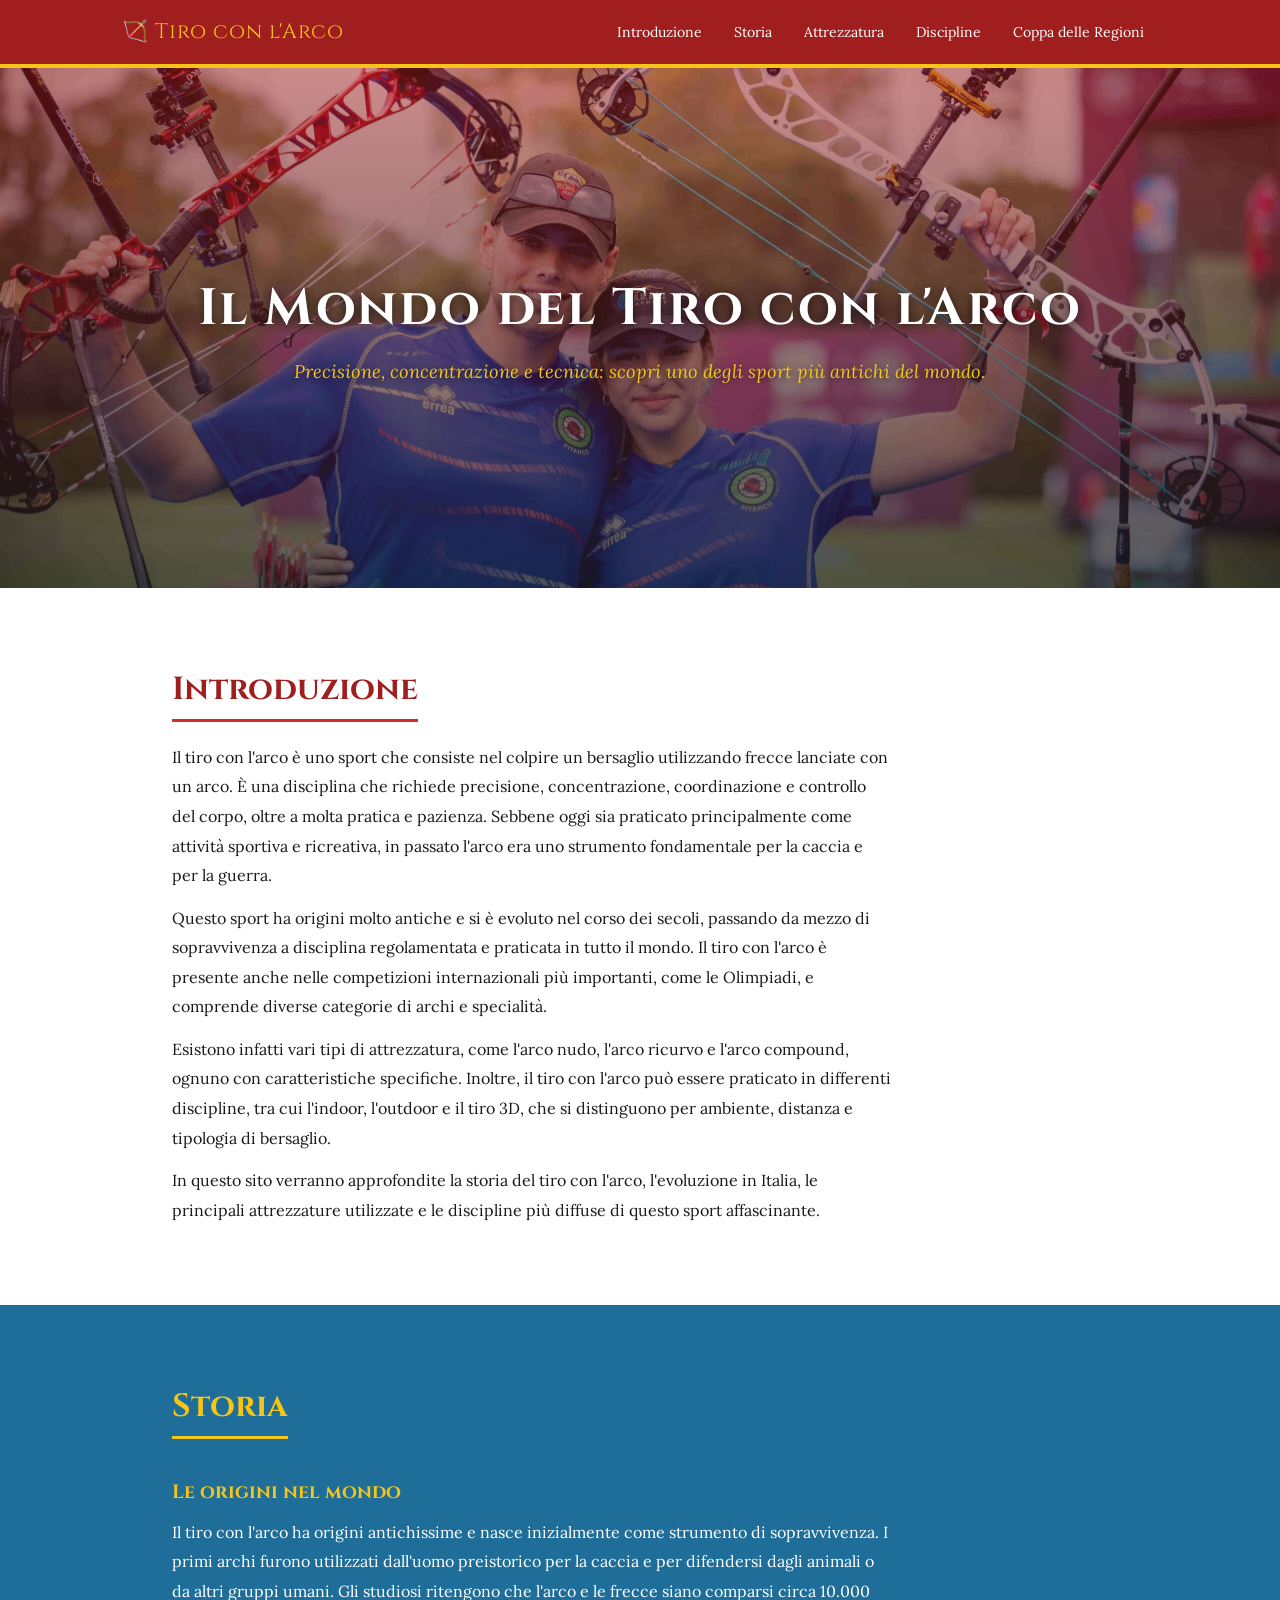
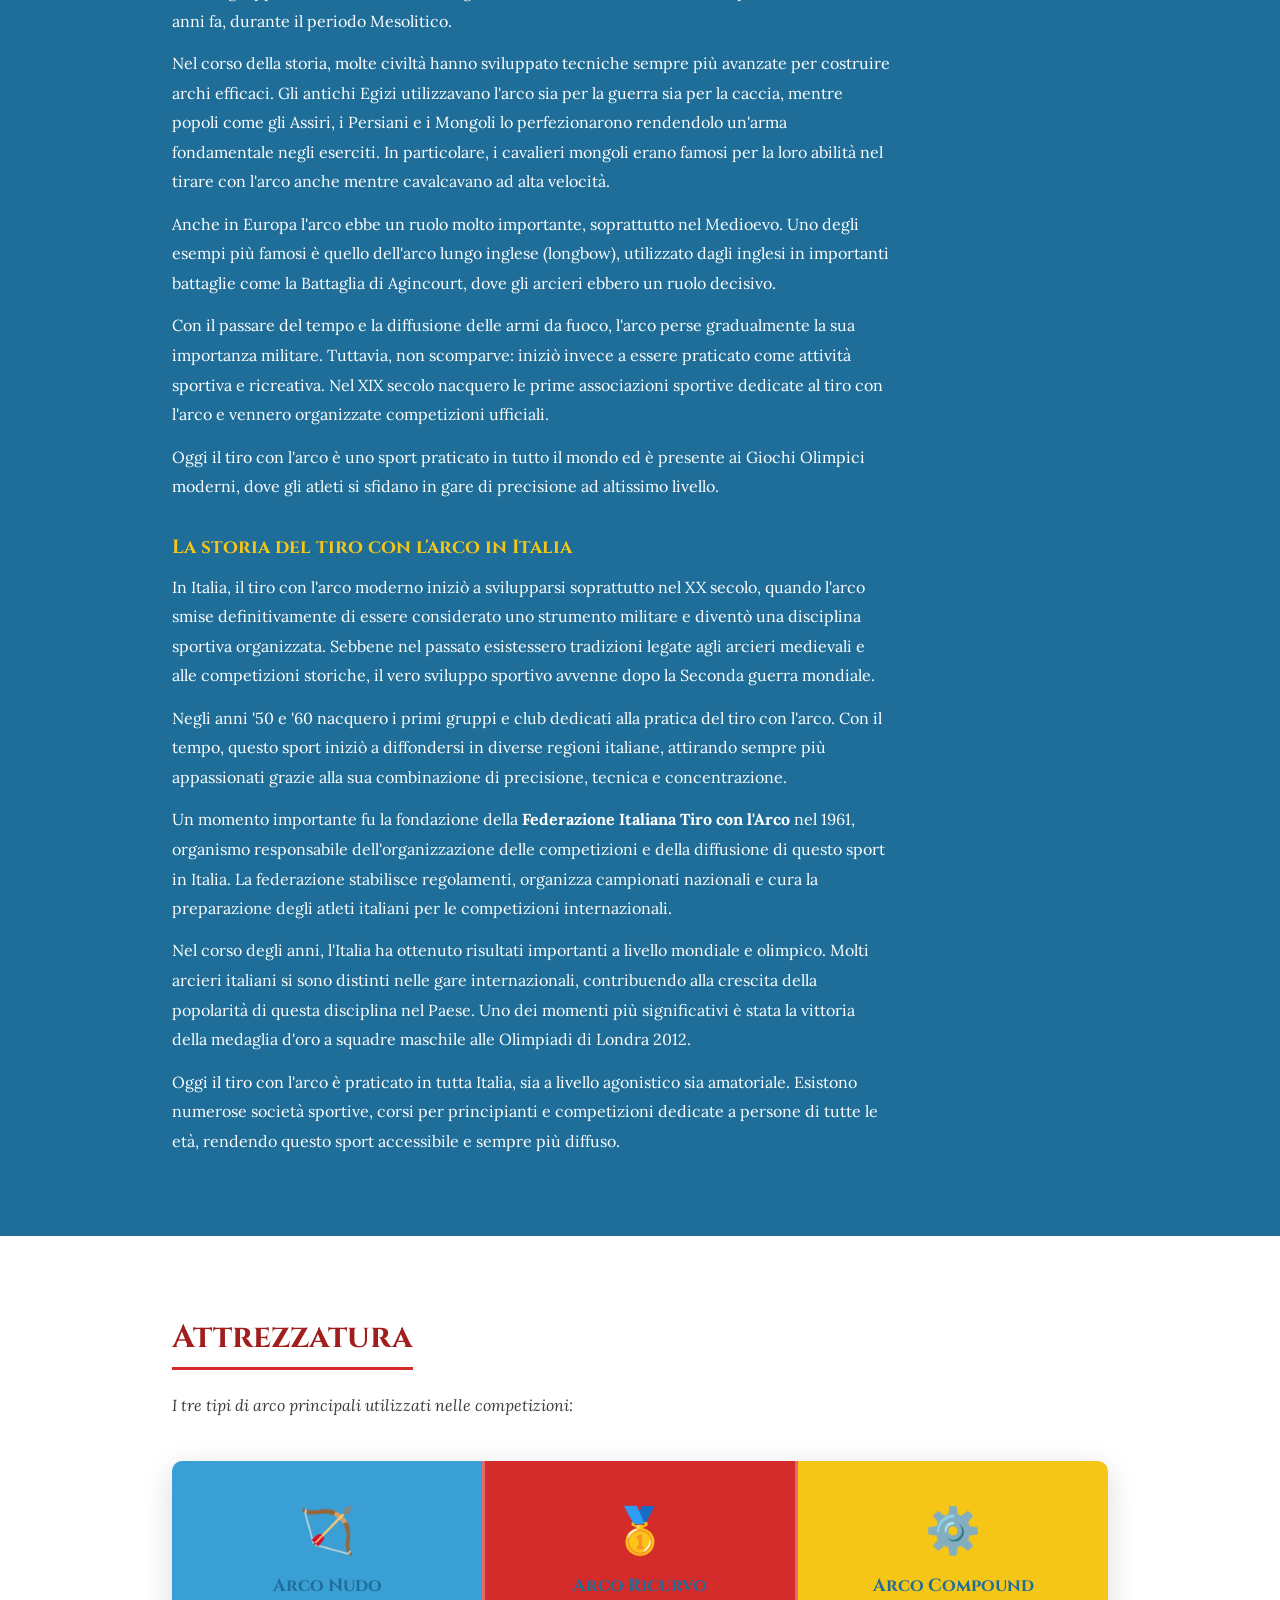
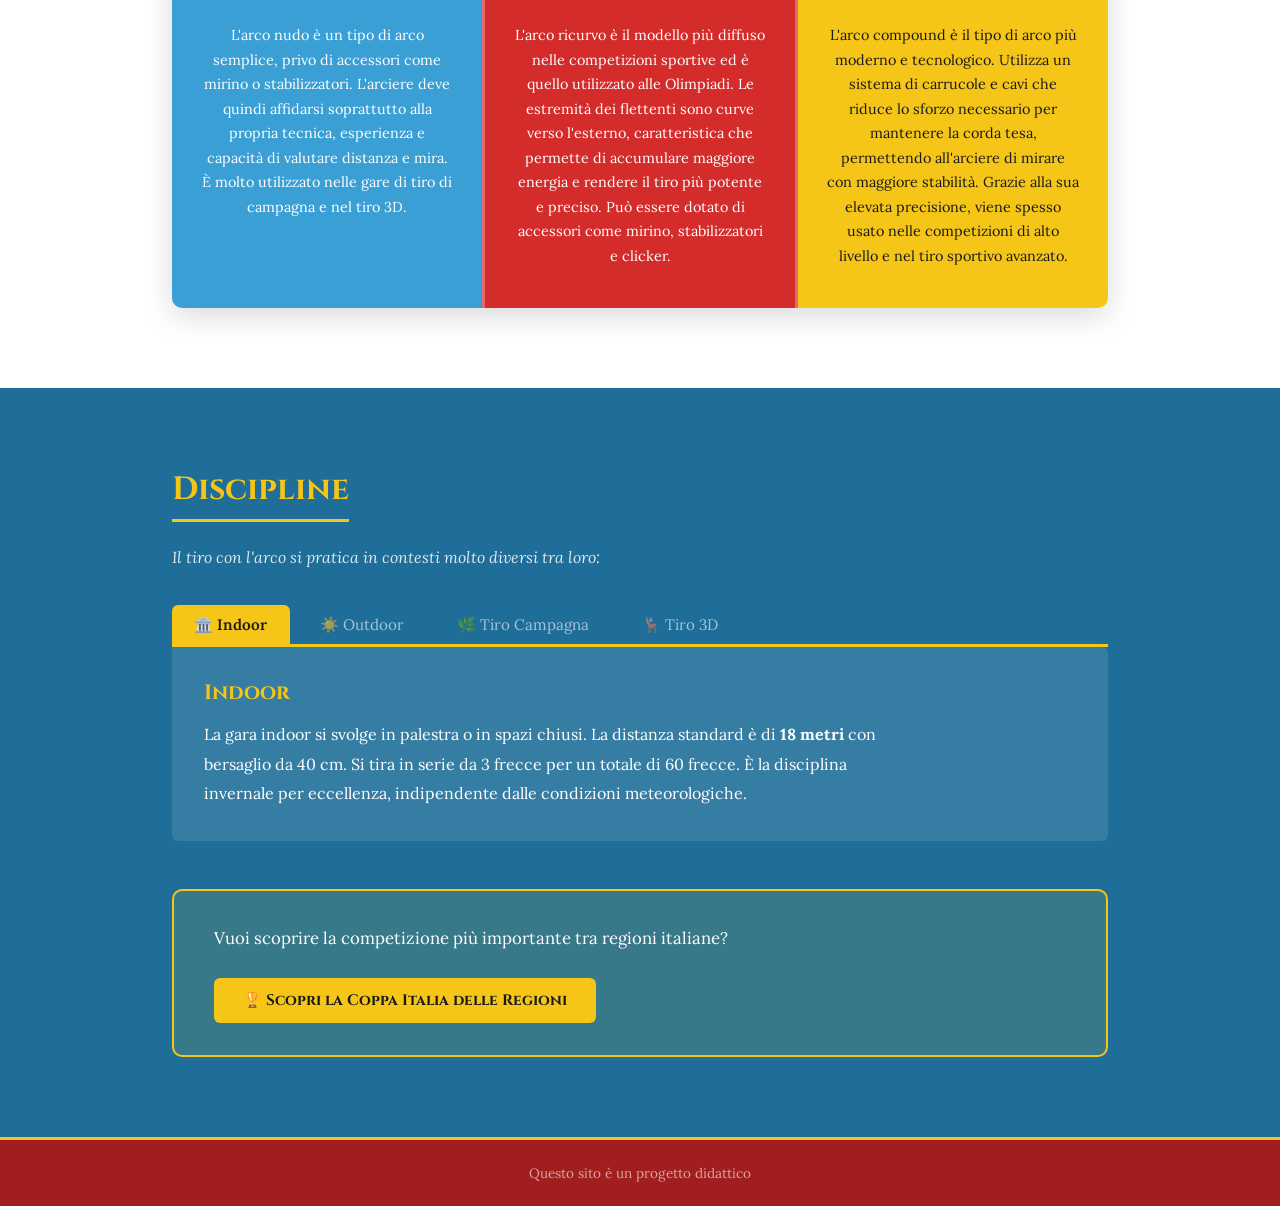
==== commit a8003964: "Update index.html" ====
--- a/index.html
+++ b/index.html
@@ -6,6 +6,7 @@
     <meta name="viewport" content="width=device-width, initial-scale=1.0">
     <title>Tiro con l'Arco</title>
     <link rel="stylesheet" href="style.css">
+    <link rel="icon" href="data:image/svg+xml,<svg xmlns='http://www.w3.org/2000/svg' viewBox='0 0 100 100'><text y='.9em' font-size='90'>🏹</text></svg>">
     <link href="https://fonts.googleapis.com/css2?family=Cinzel:wght@700;900&family=Lora:ital,wght@0,400;0,600;1,400&display=swap" rel="stylesheet">
 </head>
 
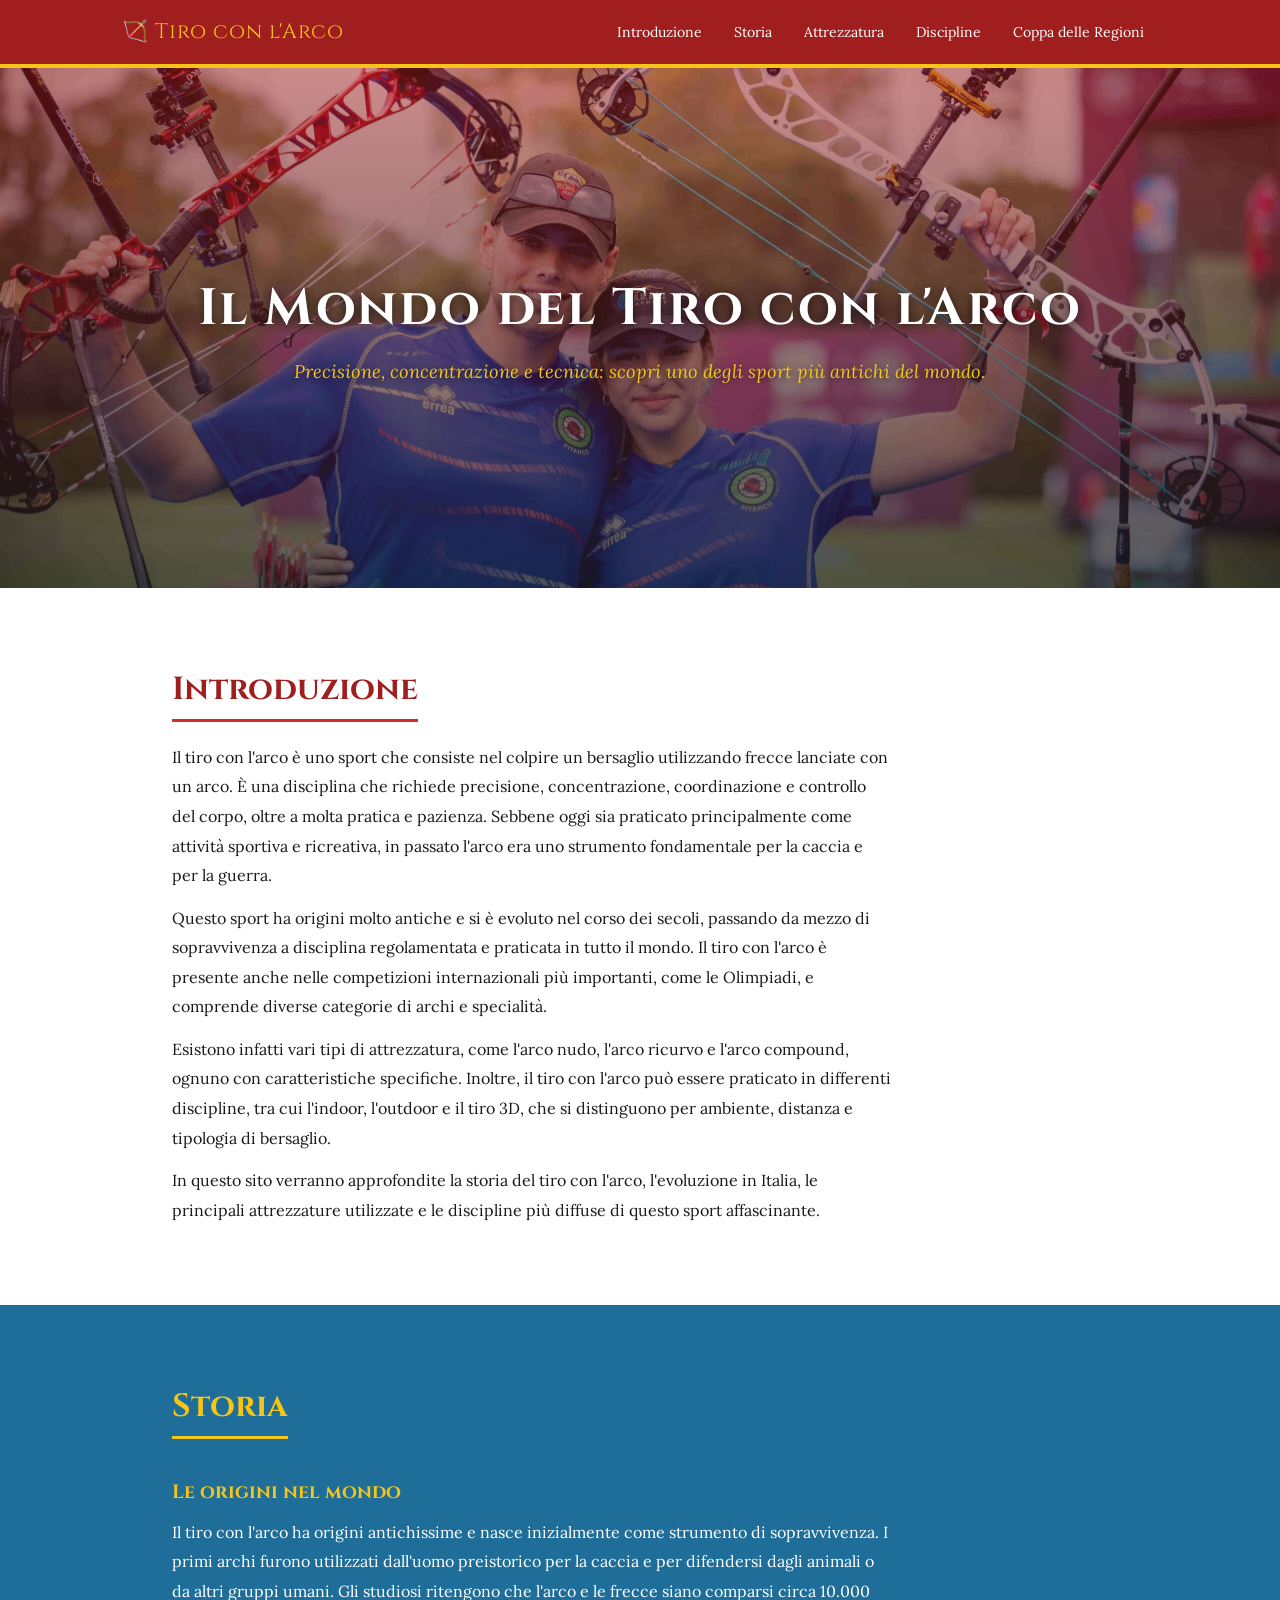
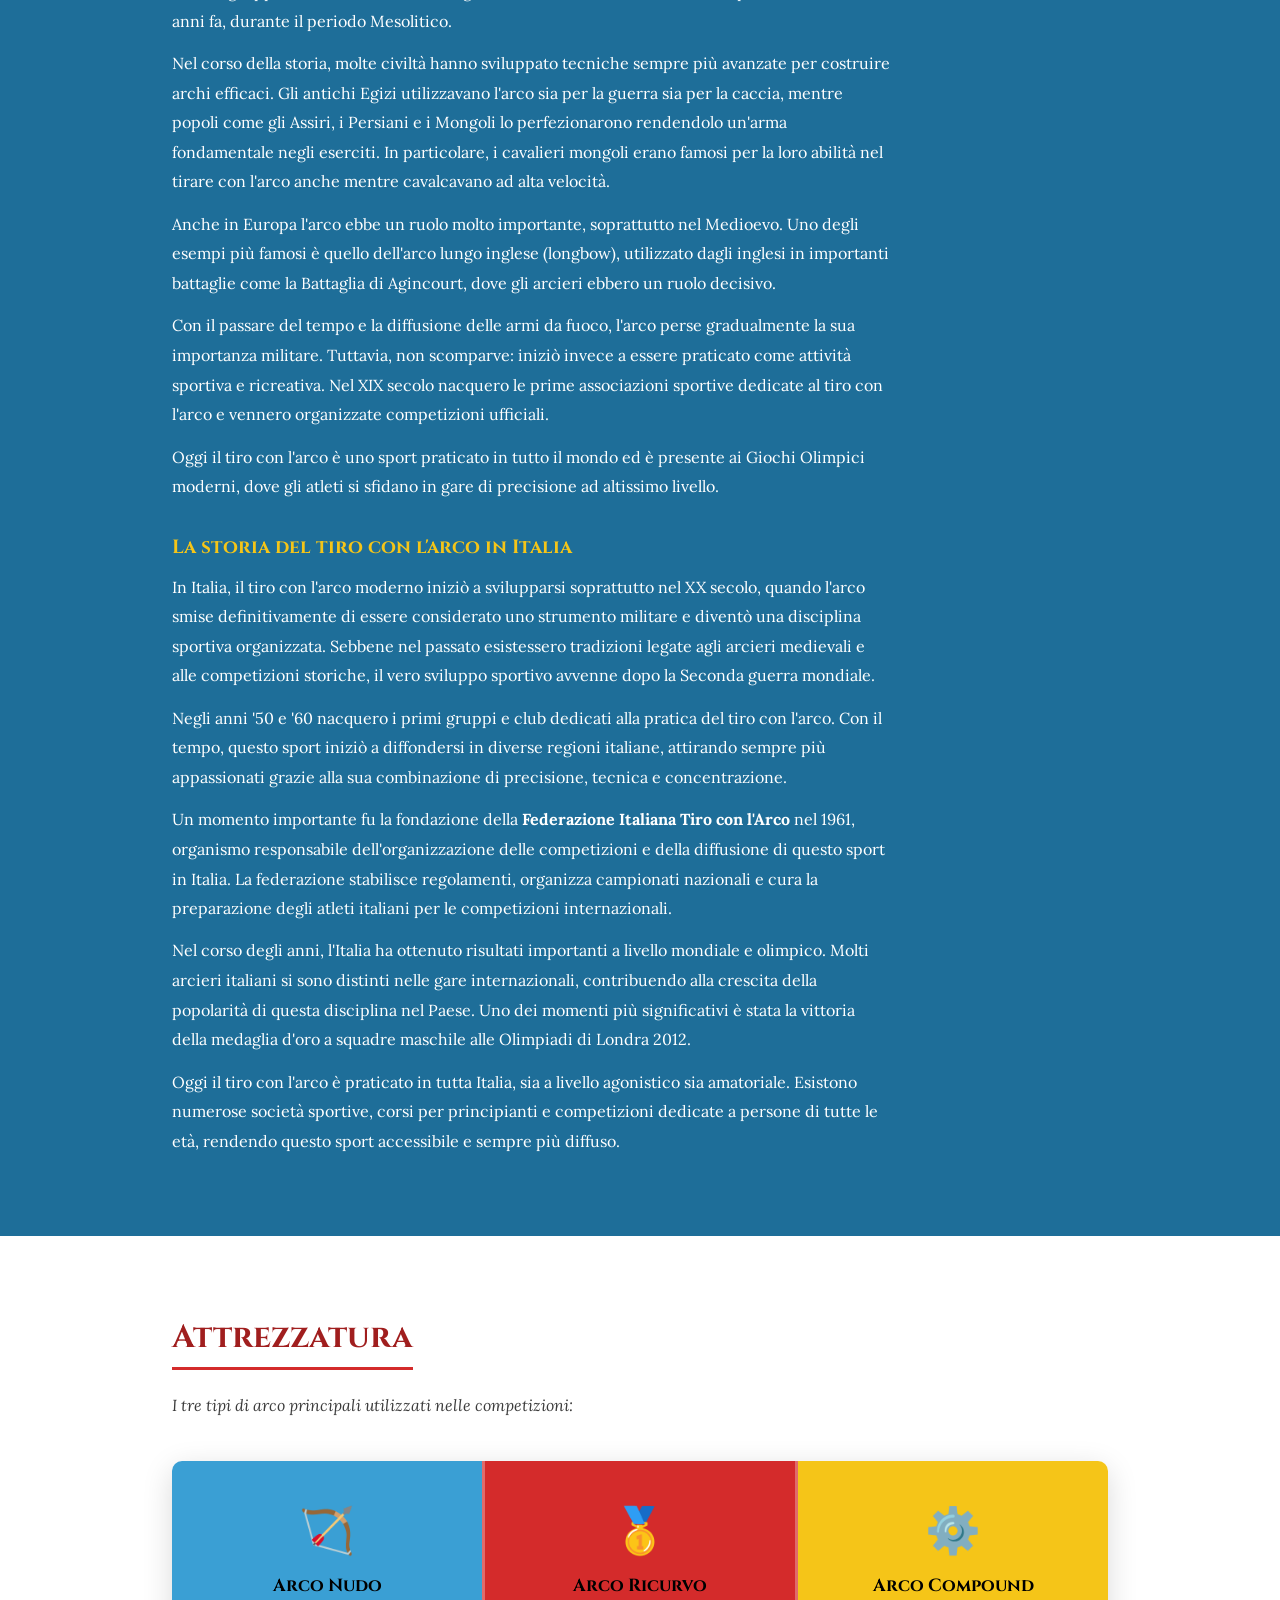
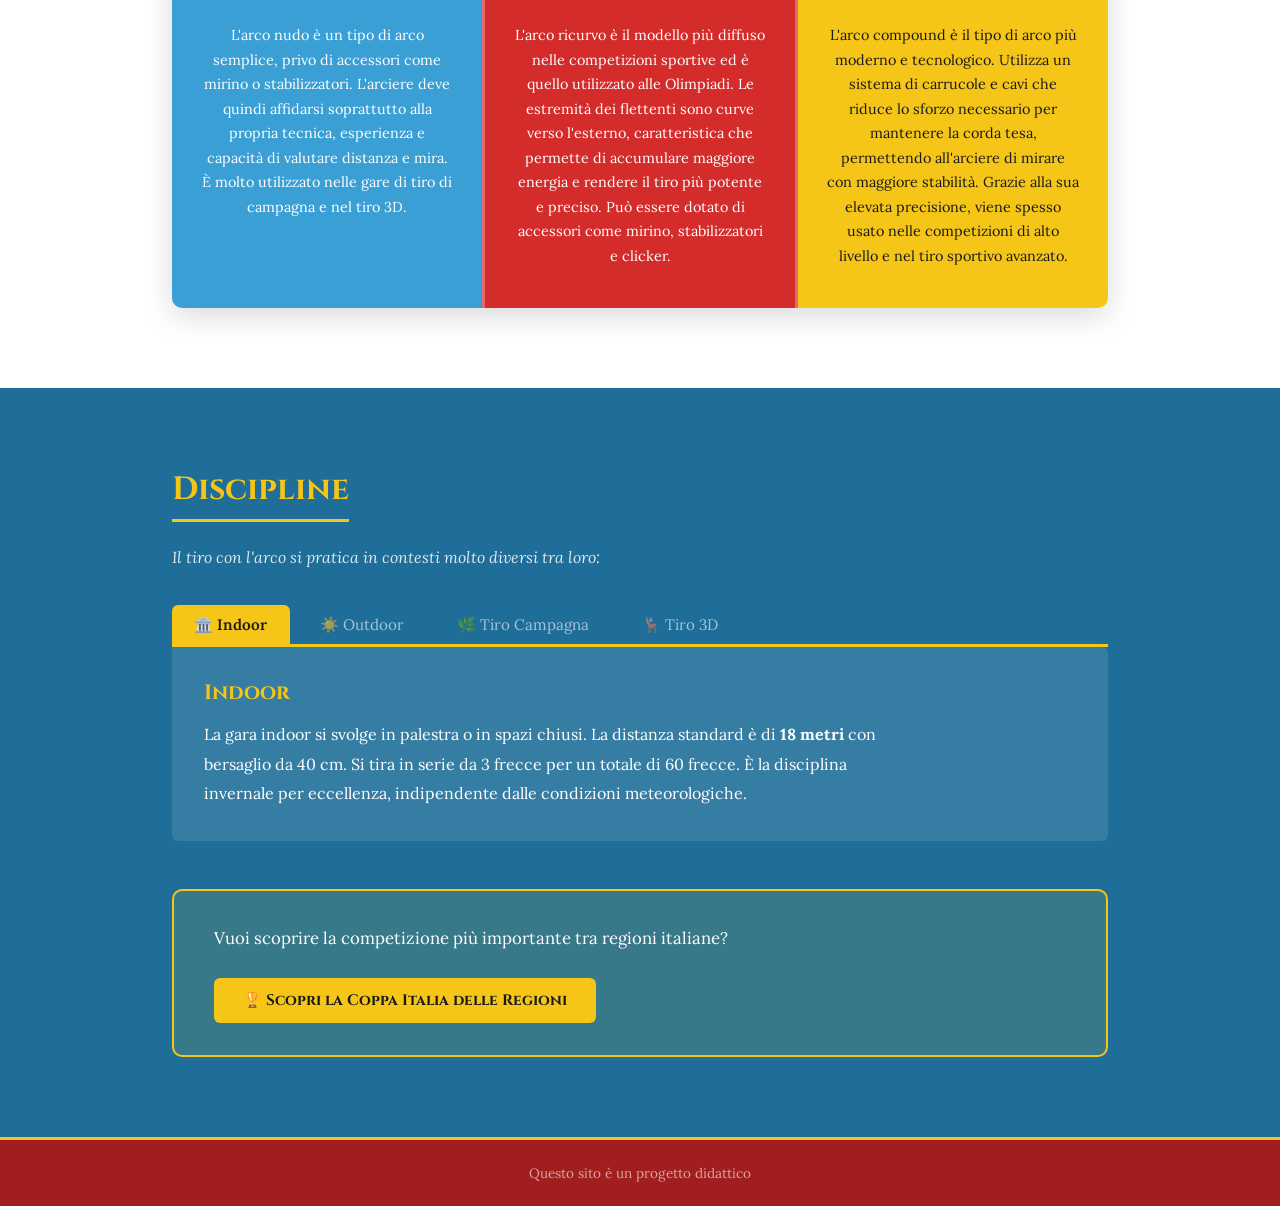
==== commit bff6309c: "Add files via upload" ====
--- a/index.html
+++ b/index.html
@@ -107,7 +107,7 @@
 
                     <div class="banda banda-sinistra">
                         <div class="banda-icona">🏹</div>
-                        <h3>Arco Nudo</h3>
+                        <h3 style="color: black;">Arco Nudo</h3>
                         <p>
                             L'arco nudo è un tipo di arco semplice, privo di accessori come mirino o stabilizzatori. L'arciere deve quindi affidarsi soprattutto alla propria tecnica, esperienza e capacità di valutare distanza e mira. È molto utilizzato nelle gare di tiro di campagna e nel tiro 3D.
                         </p>
@@ -115,7 +115,7 @@
 
                     <div class="banda banda-centrale">
                         <div class="banda-icona">🥇</div>
-                        <h3>Arco Ricurvo</h3>
+                        <h3 style="color: black;">Arco Ricurvo</h3>
                         <p>
                             L'arco ricurvo è il modello più diffuso nelle competizioni sportive ed è quello utilizzato alle Olimpiadi. Le estremità dei flettenti sono curve verso l'esterno, caratteristica che permette di accumulare maggiore energia e rendere il tiro più potente e preciso. Può essere dotato di accessori come mirino, stabilizzatori e clicker.
                         </p>
@@ -123,7 +123,7 @@
 
                     <div class="banda banda-destra">
                         <div class="banda-icona">⚙️</div>
-                        <h3>Arco Compound</h3>
+                        <h3 style="color: black;">Arco Compound</h3>
                         <p>
                             L'arco compound è il tipo di arco più moderno e tecnologico. Utilizza un sistema di carrucole e cavi che riduce lo sforzo necessario per mantenere la corda tesa, permettendo all'arciere di mirare con maggiore stabilità. Grazie alla sua elevata precisione, viene spesso usato nelle competizioni di alto livello e nel tiro sportivo avanzato.
                         </p>
--- a/style.css
+++ b/style.css
@@ -250,6 +250,7 @@
    ============================================= */
 .tab-bar {
     display: flex;
+    flex-wrap: wrap;
     gap: 0.5rem;
     margin-top: 2rem;
     margin-bottom: 0;
@@ -363,6 +364,34 @@
 /* =============================================
    RESPONSIVE — tablet e mobile
    ============================================= */
+/* =============================================
+   RESPONSIVE — tablet (fino a 1024px)
+   ============================================= */
+@media (max-width: 1024px) {
+
+    .tab-bar {
+        gap: 0.3rem;
+    }
+
+    .tab-btn {
+        font-size: 0.88rem;
+        padding: 0.6rem 1rem;
+    }
+
+    .coppa-link-box {
+        flex-direction: column;
+        text-align: center;
+    }
+
+    .coppa-btn {
+        width: 100%;
+        text-align: center;
+    }
+}
+
+/* =============================================
+   RESPONSIVE — mobile (fino a 768px)
+   ============================================= */
 @media (max-width: 768px) {
 
     .header-inner {
@@ -395,13 +424,36 @@
         flex: 1;
     }
 
+    /* Tab: ogni bottone occupa metà riga su mobile */
+    .tab-bar {
+        border-bottom: none;
+        gap: 0.4rem;
+        margin-bottom: 0.3rem;
+    }
+
     .tab-btn {
-        font-size: 0.82rem;
-        padding: 0.55rem 0.9rem;
-    }
-
+        flex: 1 1 calc(50% - 0.4rem);
+        font-size: 0.8rem;
+        padding: 0.55rem 0.5rem;
+        text-align: center;
+        border-radius: 6px;
+    }
+
+    .tab-contenuto {
+        border-radius: 6px;
+        padding: 1.4rem 1.2rem;
+    }
+
+    /* Coppa box: colonna centrata */
     .coppa-link-box {
         flex-direction: column;
         text-align: center;
-    }
-}
+        padding: 1.5rem 1.2rem;
+    }
+
+    .coppa-btn {
+        width: 100%;
+        text-align: center;
+        padding: 0.85rem 1rem;
+    }
+}
